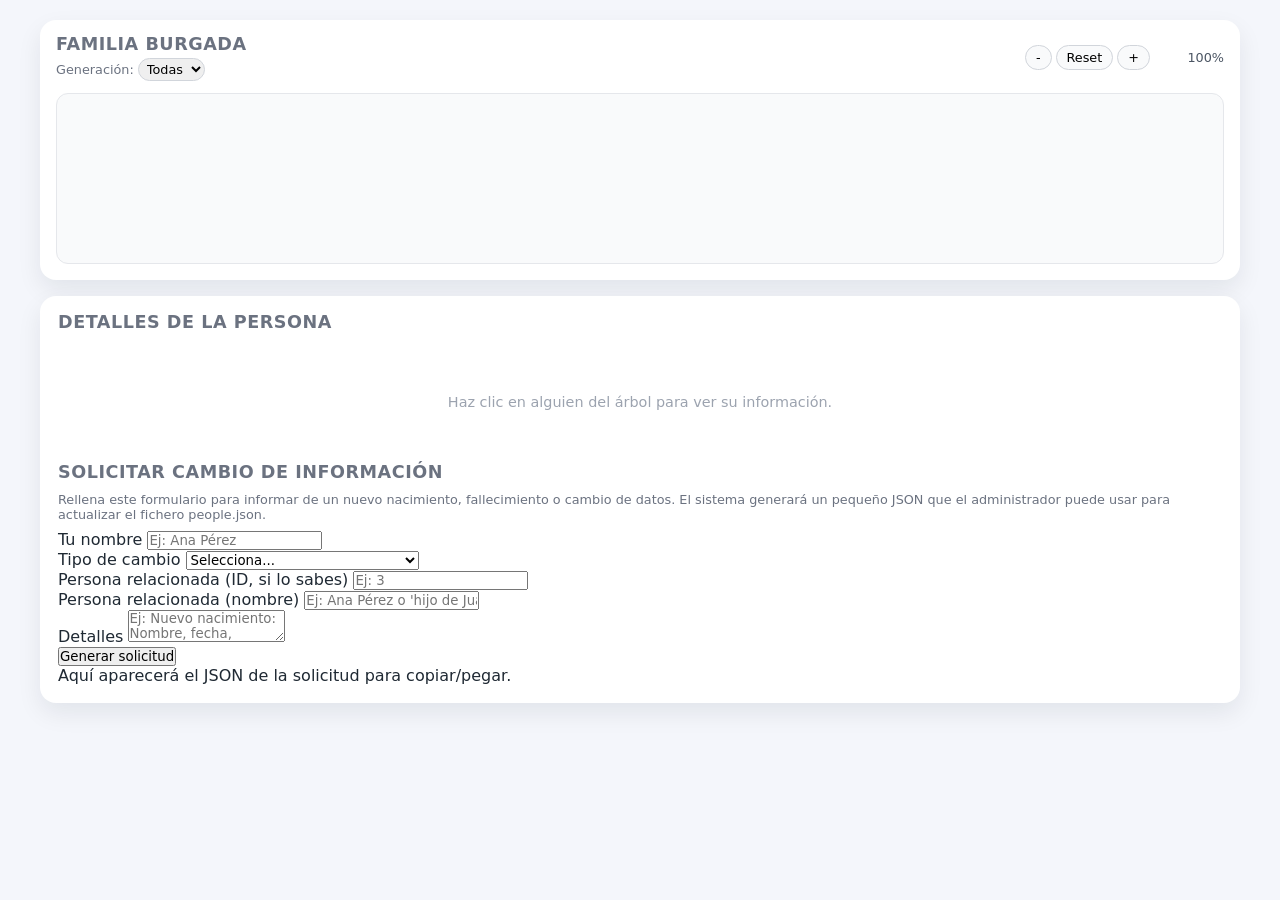
==== index.html @ 34ac1426 "Add request form for information changes" ====
<!DOCTYPE html>
<html lang="es">

<head>
    <meta charset="UTF-8" />
    <meta name="viewport" content="width=device-width, initial-scale=1.0" />
    <title>Familia Burgada</title>
    <link rel="stylesheet" href="styles.css" />
  </head>

  <body>

     <div class="app">
    <!-- ÁRBOL + ZOOM -->
    <div class="tree-wrapper">
        <div class="tree-toolbar">
          <div class="toolbar-left">
            <span class="section-title" style="margin-bottom:0;">Familia Burgada</span>
            <div style="margin-top:4px;font-size:0.8rem;color:#6b7280;">
              Generación:
              <select id="generation-filter" style="font-size:0.8rem;padding:2px 4px;border-radius:999px;border:1px solid #d1d5db;">
                <option value="all">Todas</option>
                <!-- Las opciones reales se rellenan desde JS -->
              </select>
            </div>
          </div>
          <div class="toolbar-right">
            <button id="zoom-out" class="zoom-btn">-</button>
            <button id="zoom-reset" class="zoom-btn">Reset</button>
            <button id="zoom-in" class="zoom-btn">+</button>
            <span id="zoom-level" class="zoom-level-label">100%</span>
          </div>
        </div>

      <div class="tree-scroll">
        <div id="tree-inner" class="tree-inner">
          <div id="tree" class="tree">
            <!-- aquí se inyecta el UL del árbol -->
          </div>
        </div>
      </div>
    </div>

    <!-- INFO ABAJO -->
    <div class="info-container">
      <div class="section-title">Detalles de la persona</div>

      <div id="info-placeholder" class="info-placeholder">
        Haz clic en alguien del árbol para ver su información.
      </div>

      <div id="info-card" class="info-card hidden">
        <div class="info-card-header">
          <img id="info-photo" class="info-card-photo" src="" alt="" />
          <div class="info-card-main">
            <div class="badge" id="info-relation"></div>
            <div class="info-card-name" id="info-name"></div>
            <div class="info-card-sub" id="info-generation"></div>
            <div class="info-card-sub" id="info-dates"></div>
          </div>
        </div>

        <div class="info-card-body" id="info-description"></div>

        <div class="info-card-meta">
          <div>
            <div class="meta-label">Lugar de nacimiento</div>
            <div id="info-birthplace"></div>
          </div>
          <div>
            <div class="meta-label">Pareja(s)</div>
            <div id="info-spouses"></div>
          </div>
          <div>
            <div class="meta-label">Notas</div>
            <div id="info-notes"></div>
          </div>
        </div>
      </div>
         <!-- FORMULARIO SOLICITUD CAMBIO -->
    <div class="request-container">
      <div class="section-title">Solicitar cambio de información</div>
      <p style="font-size:0.8rem;color:#6b7280;margin-bottom:8px;">
        Rellena este formulario para informar de un nuevo nacimiento, fallecimiento o cambio de datos.
        El sistema generará un pequeño JSON que el administrador puede usar para actualizar el fichero <code>people.json</code>.
      </p>

      <form id="request-form">
        <div>
          <label for="req-reporter">Tu nombre</label>
          <input id="req-reporter" type="text" placeholder="Ej: Ana Pérez" required />
        </div>

        <div>
          <label for="req-type">Tipo de cambio</label>
          <select id="req-type" required>
            <option value="">Selecciona...</option>
            <option value="update-person">Modificar datos de una persona</option>
            <option value="new-birth">Nuevo nacimiento</option>
            <option value="death">Fallecimiento</option>
            <option value="other">Otro</option>
          </select>
        </div>

        <div>
          <label for="req-person-id">Persona relacionada (ID, si lo sabes)</label>
          <input id="req-person-id" type="text" placeholder="Ej: 3" />
        </div>

        <div>
          <label for="req-person-name">Persona relacionada (nombre)</label>
          <input id="req-person-name" type="text" placeholder="Ej: Ana Pérez o 'hijo de Juan y María'" />
        </div>

        <div style="grid-column:1 / -1;">
          <label for="req-details">Detalles</label>
          <textarea id="req-details"
            placeholder="Ej: Nuevo nacimiento: Nombre, fecha, padres, lugar...&#10;O: Actualizar fecha de nacimiento de Ana, debería ser 1975-01-10."></textarea>
        </div>

        <button type="submit">Generar solicitud</button>
      </form>

      <div id="request-output" class="request-output">
        Aquí aparecerá el JSON de la solicitud para copiar/pegar.
      </div>
    </div>
    </div>
  </div>

    <script src="script.js"></script>
  </body>
</html>
---- styles.css ----
* {
      box-sizing: border-box;
      margin: 0;
      padding: 0;
      font-family: system-ui, -apple-system, BlinkMacSystemFont, "Segoe UI", sans-serif;
    }

    body {
      background: #f4f6fb;
      color: #1f2933;
      min-height: 100vh;
      display: flex;
      justify-content: center;
      padding: 20px;
    }

    .app {
      width: 100%;
      max-width: 1200px;
      display: flex;
      flex-direction: column;
      gap: 16px;
    }

    .section-title {
      font-size: 1.1rem;
      font-weight: 600;
      margin-bottom: 10px;
      letter-spacing: 0.03em;
      text-transform: uppercase;
      color: #6b7280;
    }

    /* CONTENEDOR ÁRBOL + ZOOM */
    .tree-wrapper {
      background: #ffffff;
      border-radius: 16px;
      padding: 14px 16px 16px;
      box-shadow: 0 10px 25px rgba(15, 23, 42, 0.08);
      display: flex;
      flex-direction: column;
      gap: 8px;
      min-height: 260px;
    }

    .tree-toolbar {
      display: flex;
      align-items: center;
      justify-content: space-between;
      gap: 8px;
      margin-bottom: 4px;
    }

    .toolbar-left {
      font-size: 0.85rem;
      color: #6b7280;
    }

    .toolbar-right {
      display: inline-flex;
      align-items: center;
      gap: 4px;
    }

    .zoom-btn {
      border: 1px solid #d1d5db;
      background: #f9fafb;
      border-radius: 999px;
      padding: 4px 10px;
      font-size: 0.8rem;
      cursor: pointer;
      transition: background 0.15s ease, transform 0.1s ease, box-shadow 0.1s ease;
    }

    .zoom-btn:hover {
      background: #eef2ff;
      box-shadow: 0 2px 6px rgba(15, 23, 42, 0.12);
      transform: translateY(-1px);
    }

    .zoom-level-label {
      font-size: 0.8rem;
      color: #4b5563;
      min-width: 70px;
      text-align: right;
    }

    /* contenedor scroll del árbol con zoom */
    .tree-scroll {
      flex: 1;
      overflow: auto;
      border-radius: 12px;
      border: 1px solid #e5e7eb;
      padding: 16px;
      background: #f9fafb;
    }

    .tree-inner {
      transform-origin: top center;
      transition: transform 0.15s ease;
      display: inline-block;
    }

    /* Estructura del árbol */
    .tree {
      display: flex;
      justify-content: center;
      padding: 10px 0 30px;
    }

    .tree ul {
      position: relative;
      padding-top: 40px;
      list-style: none;
      display: flex;
      justify-content: center;
      gap: 40px;
    }

    .tree li {
      text-align: center;
      position: relative;
      padding: 20px 10px 0 10px;
    }

    .tree li::before,
    .tree li::after {
      content: "";
      position: absolute;
      top: 0;
      border-top: 2px solid #d1d5db;
      width: 50%;
      height: 20px;
    }

    .tree li::before {
      right: 50%;
    }

    .tree li::after {
      left: 50%;
    }

    .tree li:only-child::before,
    .tree li:only-child::after {
      display: none;
    }

    .tree li:first-child::before {
      border: 0;
    }

    .tree li:last-child::after {
      border: 0;
    }

    .tree ul::before {
      content: "";
      position: absolute;
      top: 0;
      left: 50%;
      border-left: 2px solid #d1d5db;
      height: 20px;
      transform: translateX(-50%);
    }

    /* Bloque de matrimonio */
    .marriage {
      display: inline-flex;
      align-items: center;
      gap: 10px;
      padding: 8px 14px;
      border-radius: 999px;
      background: #f9fafb;
      border: 1px solid #e5e7eb;
      position: relative;
    }

    .marriage::before {
      content: "";
      position: absolute;
      top: -20px;
      left: 50%;
      transform: translateX(-50%);
      width: 0;
      height: 20px;
      border-left: 2px solid #d1d5db;
    }

    .marriage-root::before {
      display: none;
    }

    .marriage-ring {
      font-size: 0.75rem;
      color: #f59e0b;
      padding: 2px 6px;
      border-radius: 999px;
      background: #fffbeb;
      border: 1px solid #fbbf24;
      text-transform: uppercase;
      letter-spacing: 0.08em;
      font-weight: 600;
    }

    /* Nodo persona */
    .person-node {
      display: inline-flex;
      flex-direction: column;
      align-items: center;
      gap: 6px;
      padding: 6px 8px;
      border-radius: 999px;
      cursor: pointer;
      transition: transform 0.15s ease, box-shadow 0.15s ease,
                  border-color 0.15s ease, background-color 0.15s ease;
      border: 1px solid transparent;
    }

    .person-node:hover {
      transform: translateY(-2px);
      box-shadow: 0 6px 14px rgba(15, 23, 42, 0.1);
      border-color: #4f46e5;
      background: #eef2ff;
    }

      /* estados de filtro por generación */
      .person-node.gen-muted {
        opacity: 0.25;
        filter: grayscale(0.7);
      }
      
      .person-node.gen-highlight {
        border-color: #16a34a;
        background: #dcfce7;
        box-shadow: 0 0 0 2px rgba(22, 163, 74, 0.4);
      }

    .person-photo {
      width: 56px;
      height: 56px;
      border-radius: 50%;
      object-fit: cover;
      border: 3px solid #ffffff;
      box-shadow: 0 0 0 2px #4f46e5;
      background: #e5e7eb;
    }

    .person-name {
      font-size: 0.85rem;
      font-weight: 600;
      color: #111827;
      white-space: nowrap;
    }

    .person-role {
      font-size: 0.7rem;
      color: #6b7280;
      white-space: nowrap;
    }

    /* INFO CONTAINER ABAJO */
    .info-container {
      background: #ffffff;
      border-radius: 16px;
      padding: 16px 18px 18px;
      box-shadow: 0 10px 25px rgba(15, 23, 42, 0.08);
      min-height: 180px;
    }

    .info-card {
      position: relative;
      border-radius: 14px;
      border: 1px solid #e5e7eb;
      padding: 14px 14px 16px;
      background: linear-gradient(145deg, #f9fafb, #ffffff);
      display: flex;
      flex-direction: column;
      gap: 12px;
    }

    .info-card-header {
      display: flex;
      gap: 14px;
      align-items: center;
    }

    .info-card-photo {
      width: 72px;
      height: 72px;
      border-radius: 50%;
      object-fit: cover;
      border: 3px solid #ffffff;
      box-shadow: 0 0 0 2px #4f46e5;
    }

    .info-card-main {
      display: flex;
      flex-direction: column;
      gap: 4px;
    }

    .info-card-name {
      font-size: 1.1rem;
      font-weight: 700;
      color: #111827;
    }

    .info-card-sub {
      font-size: 0.85rem;
      color: #6b7280;
    }

    .badge {
      display: inline-flex;
      padding: 4px 8px;
      border-radius: 999px;
      font-size: 0.7rem;
      font-weight: 600;
      text-transform: uppercase;
      letter-spacing: 0.06em;
      background: #eef2ff;
      color: #4338ca;
    }

    .info-card-body {
      font-size: 0.9rem;
      color: #374151;
      line-height: 1.5;
    }

    .info-card-meta {
      display: grid;
      grid-template-columns: repeat(auto-fit, minmax(130px, 1fr));
      gap: 8px 12px;
      margin-top: 4px;
      font-size: 0.8rem;
      color: #4b5563;
    }

    .meta-label {
      font-weight: 600;
      color: #6b7280;
    }

    .info-placeholder {
      display: flex;
      align-items: center;
      justify-content: center;
      text-align: center;
      font-size: 0.9rem;
      color: #9ca3af;
      padding: 10px;
      min-height: 120px;
    }

    .hidden {
      display: none !important;
    }

    @media (max-width: 700px) {
      .tree-scroll {
        padding: 10px;
      }
    }
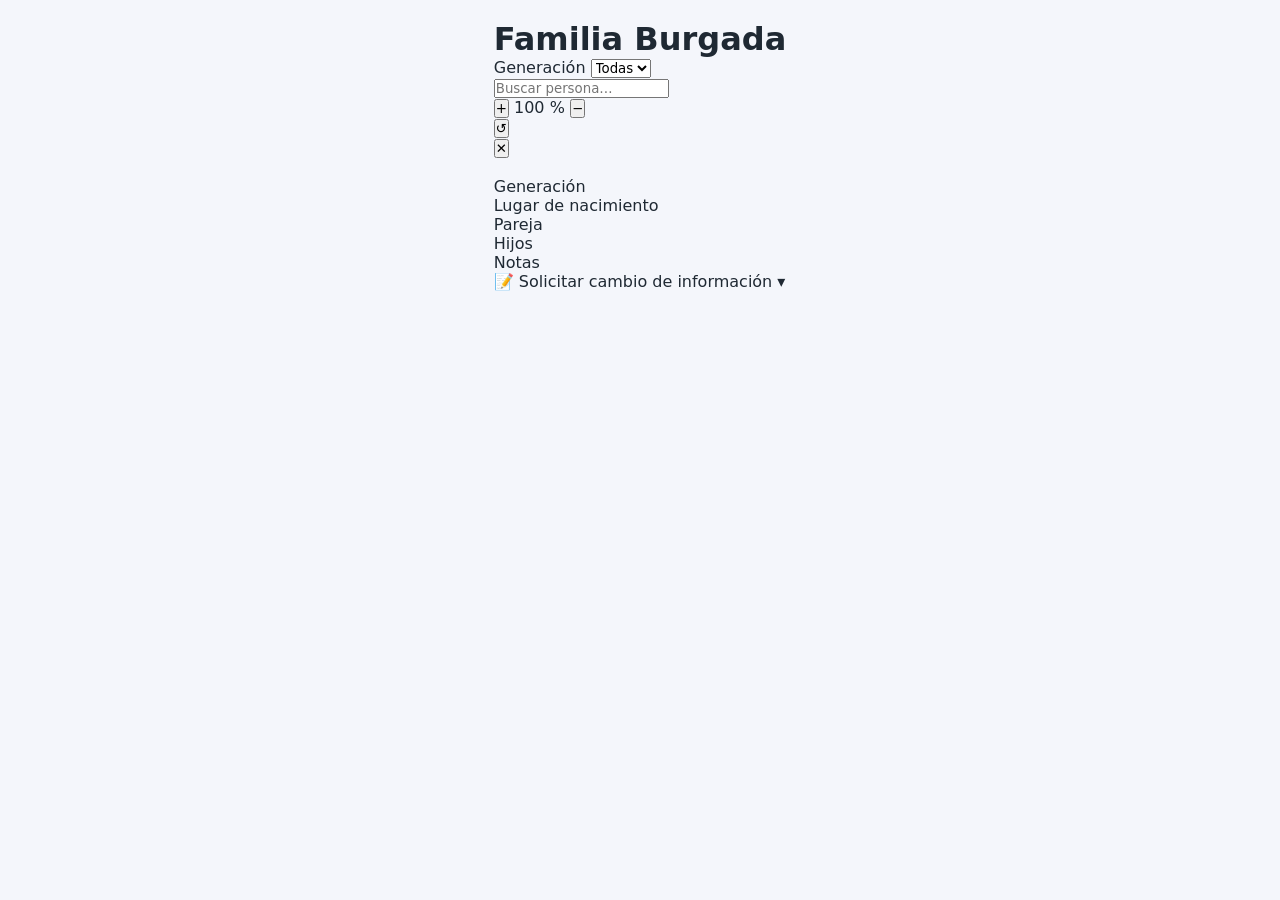
==== commit 9a13f144: "Update index.html" ====
--- a/index.html
+++ b/index.html
@@ -1,133 +1,124 @@
 <!DOCTYPE html>
 <html lang="es">
+<head>
+  <meta charset="UTF-8" />
+  <meta name="viewport" content="width=device-width, initial-scale=1.0" />
+  <title>Familia Burgada</title>
+  <link rel="preconnect" href="https://fonts.googleapis.com">
+  <link href="https://fonts.googleapis.com/css2?family=DM+Sans:ital,opsz,wght@0,9..40,300;0,9..40,500;0,9..40,700;1,9..40,400&family=Playfair+Display:wght@700;800&display=swap" rel="stylesheet">
+  <link rel="stylesheet" href="styles.css" />
+</head>
+<body>
 
-<head>
-    <meta charset="UTF-8" />
-    <meta name="viewport" content="width=device-width, initial-scale=1.0" />
-    <title>Familia Burgada</title>
-    <link rel="stylesheet" href="styles.css" />
-  </head>
+<div class="ft-layout">
 
-  <body>
+  <!-- ── Header ──────────────────────────────────────────────────── -->
+  <div class="ft-header">
+    <div class="ft-header-left">
+      <h1 class="ft-title">Familia Burgada</h1>
+      <span class="ft-count" id="ft-count"></span>
+    </div>
+    <div class="ft-header-right">
+      <label class="ft-gen-filter">
+        Generación
+        <select id="generation-filter">
+          <option value="all">Todas</option>
+        </select>
+      </label>
+      <div class="ft-search">
+        <input id="ft-search-input" class="ft-input" placeholder="Buscar persona…" />
+      </div>
+    </div>
+  </div>
 
-     <div class="app">
-    <!-- ÁRBOL + ZOOM -->
-    <div class="tree-wrapper">
-        <div class="tree-toolbar">
-          <div class="toolbar-left">
-            <span class="section-title" style="margin-bottom:0;">Familia Burgada</span>
-            <div style="margin-top:4px;font-size:0.8rem;color:#6b7280;">
-              Generación:
-              <select id="generation-filter" style="font-size:0.8rem;padding:2px 4px;border-radius:999px;border:1px solid #d1d5db;">
-                <option value="all">Todas</option>
-                <!-- Las opciones reales se rellenan desde JS -->
-              </select>
-            </div>
-          </div>
-          <div class="toolbar-right">
-            <button id="zoom-out" class="zoom-btn">-</button>
-            <button id="zoom-reset" class="zoom-btn">Reset</button>
-            <button id="zoom-in" class="zoom-btn">+</button>
-            <span id="zoom-level" class="zoom-level-label">100%</span>
+  <!-- ── Body: sidebar + viewport ────────────────────────────────── -->
+  <div class="ft-body">
+
+    <!-- Sidebar zoom -->
+    <div class="ft-sidebar">
+      <button class="ft-zoom-btn" id="zoom-in" title="Acercar">+</button>
+      <span class="ft-zoom-val" id="zoom-label">100 %</span>
+      <button class="ft-zoom-btn" id="zoom-out" title="Alejar">−</button>
+      <div class="ft-sidebar-sep"></div>
+      <button class="ft-zoom-btn" id="zoom-reset" title="Reset">↺</button>
+    </div>
+
+    <!-- Viewport -->
+    <div class="ft-viewport" id="ft-viewport">
+      <div class="ft-canvas" id="ft-canvas"></div>
+    </div>
+
+    <!-- Modal detalle -->
+    <div class="ft-modal-backdrop" id="ft-modal-backdrop">
+      <div class="ft-modal">
+        <button class="ft-modal-close" id="ft-modal-close">✕</button>
+        <div class="ft-modal-header">
+          <img id="modal-photo" class="ft-modal-photo" src="" alt="" />
+          <div>
+            <div class="ft-modal-badge" id="modal-relation"></div>
+            <h2 id="modal-name"></h2>
+            <div class="ft-modal-sub" id="modal-dates"></div>
           </div>
         </div>
-
-      <div class="tree-scroll">
-        <div id="tree-inner" class="tree-inner">
-          <div id="tree" class="tree">
-            <!-- aquí se inyecta el UL del árbol -->
-          </div>
+        <div class="ft-modal-body" id="modal-description"></div>
+        <div class="ft-modal-grid">
+          <div class="ft-modal-card"><div class="ft-modal-label">Generación</div><div class="ft-modal-value" id="modal-gen"></div></div>
+          <div class="ft-modal-card"><div class="ft-modal-label">Lugar de nacimiento</div><div class="ft-modal-value" id="modal-birthplace"></div></div>
+          <div class="ft-modal-card"><div class="ft-modal-label">Pareja</div><div class="ft-modal-value" id="modal-spouse"></div></div>
+          <div class="ft-modal-card"><div class="ft-modal-label">Hijos</div><div class="ft-modal-value" id="modal-children"></div></div>
+          <div class="ft-modal-card"><div class="ft-modal-label">Notas</div><div class="ft-modal-value" id="modal-notes"></div></div>
         </div>
       </div>
     </div>
 
-    <!-- INFO ABAJO -->
-    <div class="info-container">
-      <div class="section-title">Detalles de la persona</div>
+  </div><!-- /ft-body -->
 
-      <div id="info-placeholder" class="info-placeholder">
-        Haz clic en alguien del árbol para ver su información.
-      </div>
-
-      <div id="info-card" class="info-card hidden">
-        <div class="info-card-header">
-          <img id="info-photo" class="info-card-photo" src="" alt="" />
-          <div class="info-card-main">
-            <div class="badge" id="info-relation"></div>
-            <div class="info-card-name" id="info-name"></div>
-            <div class="info-card-sub" id="info-generation"></div>
-            <div class="info-card-sub" id="info-dates"></div>
-          </div>
-        </div>
-
-        <div class="info-card-body" id="info-description"></div>
-
-        <div class="info-card-meta">
-          <div>
-            <div class="meta-label">Lugar de nacimiento</div>
-            <div id="info-birthplace"></div>
-          </div>
-          <div>
-            <div class="meta-label">Pareja(s)</div>
-            <div id="info-spouses"></div>
-          </div>
-          <div>
-            <div class="meta-label">Notas</div>
-            <div id="info-notes"></div>
-          </div>
-        </div>
-      </div>
-         <!-- FORMULARIO SOLICITUD CAMBIO -->
-    <div class="request-container">
-      <div class="section-title">Solicitar cambio de información</div>
-      <p style="font-size:0.8rem;color:#6b7280;margin-bottom:8px;">
+  <!-- ── Panel solicitud cambio ──────────────────────────────────── -->
+  <div class="ft-request-panel">
+    <div class="ft-request-toggle" id="request-toggle">
+      <span>📝</span> Solicitar cambio de información
+      <span class="ft-chevron" id="request-chevron">▾</span>
+    </div>
+    <div class="ft-request-body hidden" id="request-body">
+      <p class="ft-request-hint">
         Rellena este formulario para informar de un nuevo nacimiento, fallecimiento o cambio de datos.
-        El sistema generará un pequeño JSON que el administrador puede usar para actualizar el fichero <code>people.json</code>.
+        El sistema generará un JSON que el administrador puede usar para actualizar <code>people.json</code>.
       </p>
-
       <form id="request-form">
         <div>
           <label for="req-reporter">Tu nombre</label>
           <input id="req-reporter" type="text" placeholder="Ej: Ana Pérez" required />
         </div>
-
         <div>
           <label for="req-type">Tipo de cambio</label>
           <select id="req-type" required>
-            <option value="">Selecciona...</option>
-            <option value="update-person">Modificar datos de una persona</option>
+            <option value="">Selecciona…</option>
+            <option value="update-person">Modificar datos</option>
             <option value="new-birth">Nuevo nacimiento</option>
             <option value="death">Fallecimiento</option>
             <option value="other">Otro</option>
           </select>
         </div>
-
         <div>
-          <label for="req-person-id">Persona relacionada (ID, si lo sabes)</label>
+          <label for="req-person-id">Persona (ID)</label>
           <input id="req-person-id" type="text" placeholder="Ej: 3" />
         </div>
-
         <div>
-          <label for="req-person-name">Persona relacionada (nombre)</label>
-          <input id="req-person-name" type="text" placeholder="Ej: Ana Pérez o 'hijo de Juan y María'" />
+          <label for="req-person-name">Persona (nombre)</label>
+          <input id="req-person-name" type="text" placeholder="Ej: hijo de Juan y María" />
         </div>
-
-        <div style="grid-column:1 / -1;">
+        <div style="grid-column:1/-1">
           <label for="req-details">Detalles</label>
-          <textarea id="req-details"
-            placeholder="Ej: Nuevo nacimiento: Nombre, fecha, padres, lugar...&#10;O: Actualizar fecha de nacimiento de Ana, debería ser 1975-01-10."></textarea>
+          <textarea id="req-details" placeholder="Ej: Nuevo nacimiento: Nombre, fecha, padres…"></textarea>
         </div>
-
-        <button type="submit">Generar solicitud</button>
+        <button type="submit" class="ft-btn">Generar solicitud</button>
       </form>
-
-      <div id="request-output" class="request-output">
-        Aquí aparecerá el JSON de la solicitud para copiar/pegar.
-      </div>
-    </div>
+      <pre class="ft-request-output" id="request-output">Aquí aparecerá el JSON de la solicitud.</pre>
     </div>
   </div>
 
-    <script src="script.js"></script>
-  </body>
+</div>
+
+<script src="script.js"></script>
+</body>
 </html>
--- a/styles.css
+++ b/styles.css
@@ -85,7 +85,6 @@
       text-align: right;
     }
 
-    /* contenedor scroll del árbol con zoom */
     .tree-scroll {
       flex: 1;
       overflow: auto;
@@ -101,7 +100,7 @@
       display: inline-block;
     }
 
-    /* Estructura del árbol */
+    /* Estructura árbol */
     .tree {
       display: flex;
       justify-content: center;
@@ -164,7 +163,7 @@
       transform: translateX(-50%);
     }
 
-    /* Bloque de matrimonio */
+    /* Bloque matrimonio */
     .marriage {
       display: inline-flex;
       align-items: center;
@@ -224,18 +223,6 @@
       background: #eef2ff;
     }
 
-      /* estados de filtro por generación */
-      .person-node.gen-muted {
-        opacity: 0.25;
-        filter: grayscale(0.7);
-      }
-      
-      .person-node.gen-highlight {
-        border-color: #16a34a;
-        background: #dcfce7;
-        box-shadow: 0 0 0 2px rgba(22, 163, 74, 0.4);
-      }
-
     .person-photo {
       width: 56px;
       height: 56px;
@@ -259,7 +246,7 @@
       white-space: nowrap;
     }
 
-    /* INFO CONTAINER ABAJO */
+    /* INFO ABAJO */
     .info-container {
       background: #ffffff;
       border-radius: 16px;
@@ -269,7 +256,6 @@
     }
 
     .info-card {
-      position: relative;
       border-radius: 14px;
       border: 1px solid #e5e7eb;
       padding: 14px 14px 16px;
@@ -358,8 +344,79 @@
       display: none !important;
     }
 
+    /* FORMULARIO SOLICITUD CAMBIO */
+    .request-container {
+      background: #ffffff;
+      border-radius: 16px;
+      padding: 16px 18px 18px;
+      box-shadow: 0 10px 25px rgba(15, 23, 42, 0.08);
+      font-size: 0.9rem;
+    }
+
+    .request-container form {
+      display: grid;
+      grid-template-columns: 1fr 1fr;
+      gap: 10px 16px;
+      margin-bottom: 10px;
+    }
+
+    .request-container label {
+      font-size: 0.8rem;
+      color: #6b7280;
+      display: block;
+      margin-bottom: 2px;
+    }
+
+    .request-container input,
+    .request-container select,
+    .request-container textarea {
+      width: 100%;
+      font-size: 0.85rem;
+      padding: 6px 8px;
+      border-radius: 6px;
+      border: 1px solid #d1d5db;
+      background: #f9fafb;
+    }
+
+    .request-container textarea {
+      resize: vertical;
+      min-height: 60px;
+    }
+
+    .request-container button {
+      grid-column: 1 / -1;
+      justify-self: flex-start;
+      border: none;
+      border-radius: 999px;
+      padding: 6px 14px;
+      font-size: 0.9rem;
+      background: #4f46e5;
+      color: white;
+      cursor: pointer;
+      transition: background 0.15s ease, transform 0.1s ease;
+    }
+
+    .request-container button:hover {
+      background: #4338ca;
+      transform: translateY(-1px);
+    }
+
+    .request-output {
+      font-size: 0.8rem;
+      background: #0f172a;
+      color: #e5e7eb;
+      padding: 10px;
+      border-radius: 8px;
+      max-height: 220px;
+      overflow: auto;
+      white-space: pre-wrap;
+    }
+
     @media (max-width: 700px) {
       .tree-scroll {
         padding: 10px;
       }
-    }
+      .request-container form {
+        grid-template-columns: 1fr;
+      }
+    }
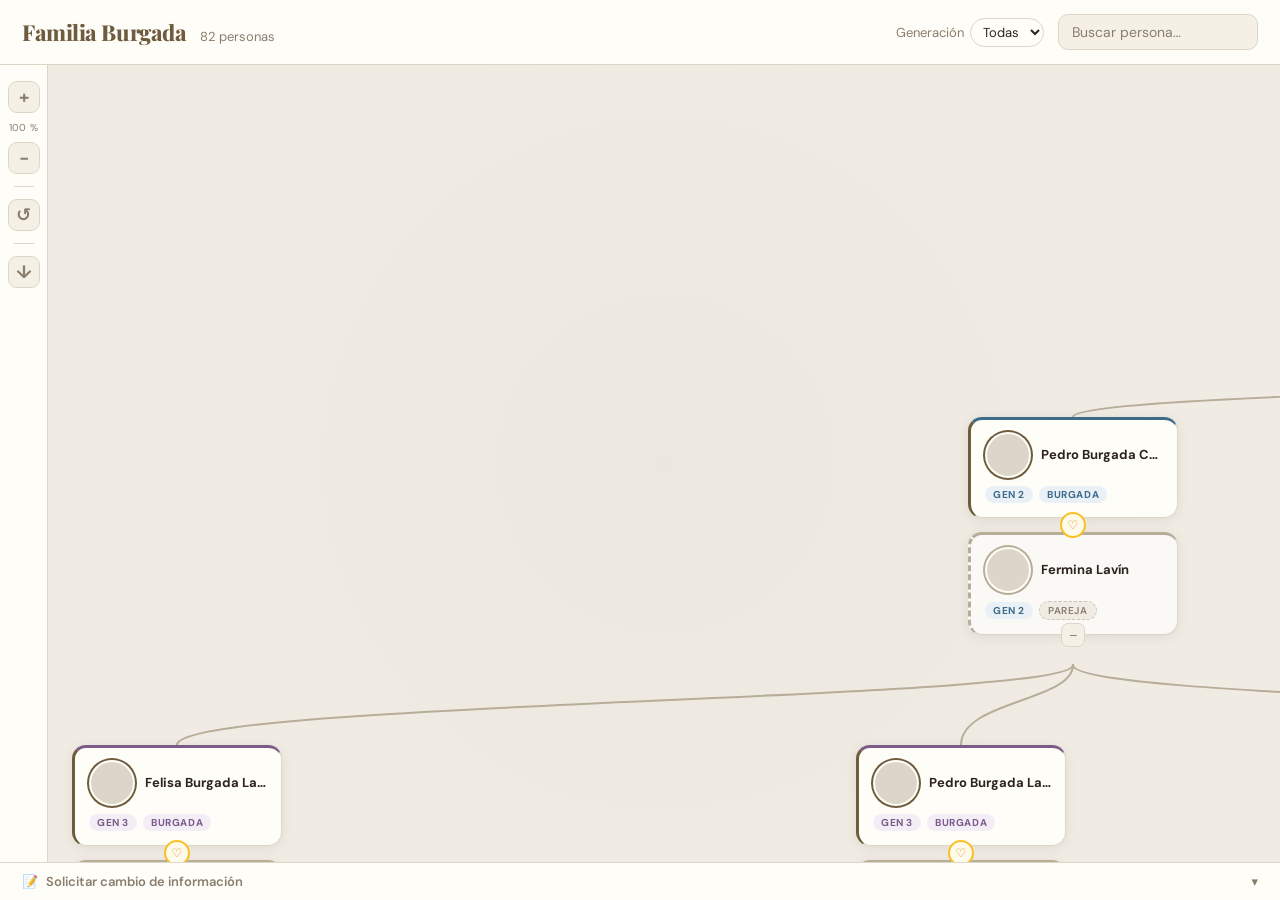
==== commit ea68683f: "Update index.html" ====
--- a/index.html
+++ b/index.html
@@ -41,6 +41,10 @@
       <button class="ft-zoom-btn" id="zoom-out" title="Alejar">−</button>
       <div class="ft-sidebar-sep"></div>
       <button class="ft-zoom-btn" id="zoom-reset" title="Reset">↺</button>
+      <div class="ft-sidebar-sep"></div>
+      <button class="ft-zoom-btn" id="orientation-toggle" title="Cambiar a horizontal">
+        <span id="orientation-label">↓</span>
+      </button>
     </div>
 
     <!-- Viewport -->
@@ -71,7 +75,7 @@
       </div>
     </div>
 
-  </div><!-- /ft-body -->
+  </div>
 
   <!-- ── Panel solicitud cambio ──────────────────────────────────── -->
   <div class="ft-request-panel">
--- a/styles.css
+++ b/styles.css
@@ -1,422 +1,532 @@
-* {
-      box-sizing: border-box;
-      margin: 0;
-      padding: 0;
-      font-family: system-ui, -apple-system, BlinkMacSystemFont, "Segoe UI", sans-serif;
-    }
-
-    body {
-      background: #f4f6fb;
-      color: #1f2933;
-      min-height: 100vh;
-      display: flex;
-      justify-content: center;
-      padding: 20px;
-    }
-
-    .app {
-      width: 100%;
-      max-width: 1200px;
-      display: flex;
-      flex-direction: column;
-      gap: 16px;
-    }
-
-    .section-title {
-      font-size: 1.1rem;
-      font-weight: 600;
-      margin-bottom: 10px;
-      letter-spacing: 0.03em;
-      text-transform: uppercase;
-      color: #6b7280;
-    }
-
-    /* CONTENEDOR ÁRBOL + ZOOM */
-    .tree-wrapper {
-      background: #ffffff;
-      border-radius: 16px;
-      padding: 14px 16px 16px;
-      box-shadow: 0 10px 25px rgba(15, 23, 42, 0.08);
-      display: flex;
-      flex-direction: column;
-      gap: 8px;
-      min-height: 260px;
-    }
-
-    .tree-toolbar {
-      display: flex;
-      align-items: center;
-      justify-content: space-between;
-      gap: 8px;
-      margin-bottom: 4px;
-    }
-
-    .toolbar-left {
-      font-size: 0.85rem;
-      color: #6b7280;
-    }
-
-    .toolbar-right {
-      display: inline-flex;
-      align-items: center;
-      gap: 4px;
-    }
-
-    .zoom-btn {
-      border: 1px solid #d1d5db;
-      background: #f9fafb;
-      border-radius: 999px;
-      padding: 4px 10px;
-      font-size: 0.8rem;
-      cursor: pointer;
-      transition: background 0.15s ease, transform 0.1s ease, box-shadow 0.1s ease;
-    }
-
-    .zoom-btn:hover {
-      background: #eef2ff;
-      box-shadow: 0 2px 6px rgba(15, 23, 42, 0.12);
-      transform: translateY(-1px);
-    }
-
-    .zoom-level-label {
-      font-size: 0.8rem;
-      color: #4b5563;
-      min-width: 70px;
-      text-align: right;
-    }
-
-    .tree-scroll {
-      flex: 1;
-      overflow: auto;
-      border-radius: 12px;
-      border: 1px solid #e5e7eb;
-      padding: 16px;
-      background: #f9fafb;
-    }
-
-    .tree-inner {
-      transform-origin: top center;
-      transition: transform 0.15s ease;
-      display: inline-block;
-    }
-
-    /* Estructura árbol */
-    .tree {
-      display: flex;
-      justify-content: center;
-      padding: 10px 0 30px;
-    }
-
-    .tree ul {
-      position: relative;
-      padding-top: 40px;
-      list-style: none;
-      display: flex;
-      justify-content: center;
-      gap: 40px;
-    }
-
-    .tree li {
-      text-align: center;
-      position: relative;
-      padding: 20px 10px 0 10px;
-    }
-
-    .tree li::before,
-    .tree li::after {
-      content: "";
-      position: absolute;
-      top: 0;
-      border-top: 2px solid #d1d5db;
-      width: 50%;
-      height: 20px;
-    }
-
-    .tree li::before {
-      right: 50%;
-    }
-
-    .tree li::after {
-      left: 50%;
-    }
-
-    .tree li:only-child::before,
-    .tree li:only-child::after {
-      display: none;
-    }
-
-    .tree li:first-child::before {
-      border: 0;
-    }
-
-    .tree li:last-child::after {
-      border: 0;
-    }
-
-    .tree ul::before {
-      content: "";
-      position: absolute;
-      top: 0;
-      left: 50%;
-      border-left: 2px solid #d1d5db;
-      height: 20px;
-      transform: translateX(-50%);
-    }
-
-    /* Bloque matrimonio */
-    .marriage {
-      display: inline-flex;
-      align-items: center;
-      gap: 10px;
-      padding: 8px 14px;
-      border-radius: 999px;
-      background: #f9fafb;
-      border: 1px solid #e5e7eb;
-      position: relative;
-    }
-
-    .marriage::before {
-      content: "";
-      position: absolute;
-      top: -20px;
-      left: 50%;
-      transform: translateX(-50%);
-      width: 0;
-      height: 20px;
-      border-left: 2px solid #d1d5db;
-    }
-
-    .marriage-root::before {
-      display: none;
-    }
-
-    .marriage-ring {
-      font-size: 0.75rem;
-      color: #f59e0b;
-      padding: 2px 6px;
-      border-radius: 999px;
-      background: #fffbeb;
-      border: 1px solid #fbbf24;
-      text-transform: uppercase;
-      letter-spacing: 0.08em;
-      font-weight: 600;
-    }
-
-    /* Nodo persona */
-    .person-node {
-      display: inline-flex;
-      flex-direction: column;
-      align-items: center;
-      gap: 6px;
-      padding: 6px 8px;
-      border-radius: 999px;
-      cursor: pointer;
-      transition: transform 0.15s ease, box-shadow 0.15s ease,
-                  border-color 0.15s ease, background-color 0.15s ease;
-      border: 1px solid transparent;
-    }
-
-    .person-node:hover {
-      transform: translateY(-2px);
-      box-shadow: 0 6px 14px rgba(15, 23, 42, 0.1);
-      border-color: #4f46e5;
-      background: #eef2ff;
-    }
-
-    .person-photo {
-      width: 56px;
-      height: 56px;
-      border-radius: 50%;
-      object-fit: cover;
-      border: 3px solid #ffffff;
-      box-shadow: 0 0 0 2px #4f46e5;
-      background: #e5e7eb;
-    }
-
-    .person-name {
-      font-size: 0.85rem;
-      font-weight: 600;
-      color: #111827;
-      white-space: nowrap;
-    }
-
-    .person-role {
-      font-size: 0.7rem;
-      color: #6b7280;
-      white-space: nowrap;
-    }
-
-    /* INFO ABAJO */
-    .info-container {
-      background: #ffffff;
-      border-radius: 16px;
-      padding: 16px 18px 18px;
-      box-shadow: 0 10px 25px rgba(15, 23, 42, 0.08);
-      min-height: 180px;
-    }
-
-    .info-card {
-      border-radius: 14px;
-      border: 1px solid #e5e7eb;
-      padding: 14px 14px 16px;
-      background: linear-gradient(145deg, #f9fafb, #ffffff);
-      display: flex;
-      flex-direction: column;
-      gap: 12px;
-    }
-
-    .info-card-header {
-      display: flex;
-      gap: 14px;
-      align-items: center;
-    }
-
-    .info-card-photo {
-      width: 72px;
-      height: 72px;
-      border-radius: 50%;
-      object-fit: cover;
-      border: 3px solid #ffffff;
-      box-shadow: 0 0 0 2px #4f46e5;
-    }
-
-    .info-card-main {
-      display: flex;
-      flex-direction: column;
-      gap: 4px;
-    }
-
-    .info-card-name {
-      font-size: 1.1rem;
-      font-weight: 700;
-      color: #111827;
-    }
-
-    .info-card-sub {
-      font-size: 0.85rem;
-      color: #6b7280;
-    }
-
-    .badge {
-      display: inline-flex;
-      padding: 4px 8px;
-      border-radius: 999px;
-      font-size: 0.7rem;
-      font-weight: 600;
-      text-transform: uppercase;
-      letter-spacing: 0.06em;
-      background: #eef2ff;
-      color: #4338ca;
-    }
-
-    .info-card-body {
-      font-size: 0.9rem;
-      color: #374151;
-      line-height: 1.5;
-    }
-
-    .info-card-meta {
-      display: grid;
-      grid-template-columns: repeat(auto-fit, minmax(130px, 1fr));
-      gap: 8px 12px;
-      margin-top: 4px;
-      font-size: 0.8rem;
-      color: #4b5563;
-    }
-
-    .meta-label {
-      font-weight: 600;
-      color: #6b7280;
-    }
-
-    .info-placeholder {
-      display: flex;
-      align-items: center;
-      justify-content: center;
-      text-align: center;
-      font-size: 0.9rem;
-      color: #9ca3af;
-      padding: 10px;
-      min-height: 120px;
-    }
-
-    .hidden {
-      display: none !important;
-    }
-
-    /* FORMULARIO SOLICITUD CAMBIO */
-    .request-container {
-      background: #ffffff;
-      border-radius: 16px;
-      padding: 16px 18px 18px;
-      box-shadow: 0 10px 25px rgba(15, 23, 42, 0.08);
-      font-size: 0.9rem;
-    }
-
-    .request-container form {
-      display: grid;
-      grid-template-columns: 1fr 1fr;
-      gap: 10px 16px;
-      margin-bottom: 10px;
-    }
-
-    .request-container label {
-      font-size: 0.8rem;
-      color: #6b7280;
-      display: block;
-      margin-bottom: 2px;
-    }
-
-    .request-container input,
-    .request-container select,
-    .request-container textarea {
-      width: 100%;
-      font-size: 0.85rem;
-      padding: 6px 8px;
-      border-radius: 6px;
-      border: 1px solid #d1d5db;
-      background: #f9fafb;
-    }
-
-    .request-container textarea {
-      resize: vertical;
-      min-height: 60px;
-    }
-
-    .request-container button {
-      grid-column: 1 / -1;
-      justify-self: flex-start;
-      border: none;
-      border-radius: 999px;
-      padding: 6px 14px;
-      font-size: 0.9rem;
-      background: #4f46e5;
-      color: white;
-      cursor: pointer;
-      transition: background 0.15s ease, transform 0.1s ease;
-    }
-
-    .request-container button:hover {
-      background: #4338ca;
-      transform: translateY(-1px);
-    }
-
-    .request-output {
-      font-size: 0.8rem;
-      background: #0f172a;
-      color: #e5e7eb;
-      padding: 10px;
-      border-radius: 8px;
-      max-height: 220px;
-      overflow: auto;
-      white-space: pre-wrap;
-    }
-
-    @media (max-width: 700px) {
-      .tree-scroll {
-        padding: 10px;
-      }
-      .request-container form {
-        grid-template-columns: 1fr;
-      }
-    }
+/* ══════════════════════════════════════════════════════════════════════════
+   Familia Burgada — Estilos v2
+   ══════════════════════════════════════════════════════════════════════════ */
+
+*, *::before, *::after { box-sizing: border-box; margin: 0; padding: 0; }
+
+:root {
+  --bg:        #f0ece4;
+  --surface:   #fffdf8;
+  --border:    #ddd5c8;
+  --text:      #2c241d;
+  --text-dim:  #8a7e6e;
+  --accent:    #6f5b3e;
+  --accent-light: #f5f0e6;
+  --link-color:#b8ad98;
+  --shadow:    0 2px 12px rgba(44,36,29,.08);
+  --radius:    14px;
+  --font:      'DM Sans', system-ui, sans-serif;
+  --font-display: 'Playfair Display', Georgia, serif;
+}
+
+body {
+  font-family: var(--font);
+  background: var(--bg);
+  color: var(--text);
+  min-height: 100vh;
+}
+
+.hidden { display: none !important; }
+
+/* ── Layout ────────────────────────────────────────────────────────────── */
+
+.ft-layout {
+  position: fixed;
+  inset: 0;
+  display: flex;
+  flex-direction: column;
+  overflow: hidden;
+  background: var(--bg);
+}
+
+/* ── Header ────────────────────────────────────────────────────────────── */
+
+.ft-header {
+  display: flex;
+  align-items: center;
+  justify-content: space-between;
+  gap: 16px;
+  padding: 14px 22px;
+  flex-shrink: 0;
+  background: var(--surface);
+  border-bottom: 1px solid var(--border);
+  flex-wrap: wrap;
+}
+
+.ft-header-left { display: flex; align-items: baseline; gap: 14px; }
+
+.ft-title {
+  font-family: var(--font-display);
+  font-size: 22px;
+  font-weight: 800;
+  color: var(--accent);
+  letter-spacing: -.02em;
+}
+
+.ft-count { color: var(--text-dim); font-size: 13px; }
+
+.ft-header-right { display: flex; align-items: center; gap: 14px; flex-wrap: wrap; }
+
+.ft-gen-filter {
+  font-size: 13px;
+  color: var(--text-dim);
+  display: flex;
+  align-items: center;
+  gap: 6px;
+}
+
+.ft-gen-filter select {
+  font-family: var(--font);
+  font-size: 13px;
+  padding: 4px 8px;
+  border-radius: 999px;
+  border: 1px solid var(--border);
+  background: var(--surface);
+  color: var(--text);
+  cursor: pointer;
+}
+
+.ft-input {
+  background: var(--accent-light);
+  border: 1px solid var(--border);
+  color: var(--text);
+  border-radius: 10px;
+  padding: 8px 13px;
+  font-size: 14px;
+  font-family: var(--font);
+  width: 200px;
+  outline: none;
+  transition: .18s;
+}
+
+.ft-input:focus {
+  border-color: var(--accent);
+  background: var(--surface);
+  box-shadow: 0 0 0 3px rgba(111,91,62,.1);
+}
+
+.ft-input::placeholder { color: var(--text-dim); }
+
+/* ── Body ──────────────────────────────────────────────────────────────── */
+
+.ft-body { display: flex; flex: 1; overflow: hidden; min-height: 0; background: var(--bg); }
+
+/* ── Sidebar ───────────────────────────────────────────────────────────── */
+
+.ft-sidebar {
+  display: flex;
+  flex-direction: column;
+  align-items: center;
+  gap: 8px;
+  padding: 16px 8px;
+  width: 48px;
+  flex-shrink: 0;
+  background: var(--surface);
+  border-right: 1px solid var(--border);
+}
+
+.ft-zoom-btn {
+  background: var(--accent-light);
+  border: 1px solid var(--border);
+  color: var(--text-dim);
+  width: 32px;
+  height: 32px;
+  border-radius: 9px;
+  cursor: pointer;
+  font-size: 18px;
+  line-height: 1;
+  transition: .15s;
+  display: grid;
+  place-items: center;
+  font-weight: 700;
+  font-family: var(--font);
+}
+
+.ft-zoom-btn:hover { background: var(--accent-light); border-color: var(--accent); color: var(--accent); }
+.ft-zoom-val { font-size: 10px; color: var(--text-dim); letter-spacing: .04em; }
+.ft-sidebar-sep { width: 20px; height: 1px; background: var(--border); margin: 4px 0; }
+
+/* ── Viewport ──────────────────────────────────────────────────────────── */
+
+.ft-viewport {
+  flex: 1;
+  overflow: auto;
+  position: relative;
+  background:
+    radial-gradient(circle at 50% 50%, rgba(111,91,62,.03) 0%, transparent 70%),
+    var(--bg);
+}
+
+.ft-canvas {
+  position: relative;
+  transform-origin: top left;
+  transition: transform .12s ease;
+}
+
+/* ── Level bar ─────────────────────────────────────────────────────────── */
+
+.ft-level-bar {
+  flex-shrink: 0;
+  background: var(--surface);
+  border-bottom: 1px solid var(--border);
+  overflow: hidden;
+  height: 30px;
+}
+
+.ft-level-inner { display: flex; height: 100%; white-space: nowrap; }
+
+.ft-level-label {
+  display: flex;
+  align-items: center;
+  justify-content: center;
+  font-size: 11px;
+  font-weight: 700;
+  text-transform: uppercase;
+  letter-spacing: .08em;
+  color: var(--text-dim);
+}
+
+/* ══════════════════════════════════════════════════════════════════════════
+   NODES — Burgada vs Spouse distinction
+   ══════════════════════════════════════════════════════════════════════════ */
+
+.ft-node {
+  position: relative;
+  width: 210px;
+  background: var(--surface);
+  border-radius: var(--radius);
+  border: 1px solid var(--border);
+  border-top: 3px solid var(--accent);
+  padding: 12px 14px 14px;
+  cursor: pointer;
+  opacity: 0;
+  transform: translateY(6px);
+  transition: box-shadow .18s, border-color .18s, transform .18s;
+  box-shadow: var(--shadow);
+}
+
+.ft-node.ft-visible {
+  opacity: 1;
+  transform: translateY(0);
+  animation: ftNodeIn .35s ease both;
+}
+
+.ft-node:hover {
+  border-color: var(--accent);
+  box-shadow: 0 6px 20px rgba(44,36,29,.12);
+  transform: translateY(-2px);
+}
+
+/* ── Burgada (direct family) — solid, prominent ─────────────────────── */
+
+.ft-node-burgada {
+  background: var(--surface);
+  border-left: 3px solid var(--accent);
+}
+
+/* ── Spouse (married in) — subtler, dashed left border ──────────────── */
+
+.ft-node-spouse {
+  background: #faf9f5;
+  border-left: 3px dashed var(--link-color);
+  border-top-color: #b8ad98 !important;
+}
+
+.ft-node-spouse .ft-node-photo {
+  box-shadow: 0 0 0 2px #b8ad98;
+}
+
+.ft-node.ft-deceased { opacity: .65; }
+
+.ft-node.ft-collapsed::after {
+  content: '';
+  position: absolute;
+  right: -8px;
+  top: 50%;
+  transform: translateY(-50%);
+  width: 6px;
+  height: 6px;
+  background: var(--accent);
+  border-radius: 50%;
+}
+
+/* ── Node internals ────────────────────────────────────────────────────── */
+
+.ft-node-top { display: flex; align-items: center; gap: 10px; margin-bottom: 8px; }
+
+.ft-node-photo {
+  width: 46px;
+  height: 46px;
+  border-radius: 50%;
+  object-fit: cover;
+  border: 2px solid var(--surface);
+  box-shadow: 0 0 0 2px var(--accent);
+  background: var(--border);
+  flex-shrink: 0;
+}
+
+.ft-node-info { flex: 1; min-width: 0; }
+
+.ft-node-name {
+  font-weight: 700;
+  font-size: 13px;
+  color: var(--text);
+  white-space: nowrap;
+  overflow: hidden;
+  text-overflow: ellipsis;
+}
+
+.ft-node-dates { font-size: 11px; color: var(--text-dim); margin-top: 2px; }
+
+.ft-node-bottom { display: flex; align-items: center; gap: 6px; flex-wrap: wrap; }
+
+/* ── Tags ──────────────────────────────────────────────────────────────── */
+
+.ft-gen-badge {
+  display: inline-flex;
+  padding: 2px 8px;
+  border-radius: 999px;
+  font-size: 10px;
+  font-weight: 700;
+  text-transform: uppercase;
+  letter-spacing: .06em;
+}
+
+.ft-burgada-tag {
+  display: inline-flex;
+  padding: 2px 8px;
+  border-radius: 999px;
+  font-size: 10px;
+  font-weight: 700;
+  text-transform: uppercase;
+  letter-spacing: .06em;
+}
+
+.ft-spouse-tag {
+  display: inline-flex;
+  padding: 2px 8px;
+  border-radius: 999px;
+  font-size: 10px;
+  font-weight: 600;
+  text-transform: uppercase;
+  letter-spacing: .06em;
+  background: #f0ece4;
+  color: #8a7e6e;
+  border: 1px dashed #ccc5b8;
+}
+
+/* ── Marriage block ────────────────────────────────────────────────────── */
+
+.ft-marriage {
+  width: 210px;
+  position: absolute;
+  display: flex;
+  flex-direction: column;
+  align-items: center;
+  gap: 0;
+}
+
+.ft-marriage-ring {
+  width: 26px;
+  height: 26px;
+  background: #fffbeb;
+  border: 2px solid #fbbf24;
+  border-radius: 50%;
+  display: grid;
+  place-items: center;
+  font-size: 12px;
+  color: #d97706;
+  z-index: 2;
+  margin: -6px 0;
+  position: relative;
+}
+
+.ft-marriage .ft-node { position: relative; width: 100%; }
+
+/* ── Collapse button ───────────────────────────────────────────────────── */
+
+.ft-collapse-btn {
+  position: absolute;
+  right: 8px;
+  bottom: 8px;
+  width: 24px;
+  height: 24px;
+  border-radius: 7px;
+  border: 1px solid var(--border);
+  background: var(--accent-light);
+  color: var(--text-dim);
+  font-size: 14px;
+  cursor: pointer;
+  display: grid;
+  place-items: center;
+  transition: .12s;
+  line-height: 1;
+  z-index: 5;
+}
+
+.ft-collapse-btn:hover { background: var(--accent); color: #fff; border-color: var(--accent); }
+
+/* For marriage blocks, position collapse btn at bottom-right of wrapper */
+.ft-marriage > .ft-collapse-btn {
+  bottom: -12px;
+  right: calc(50% - 12px);
+}
+
+/* ── Empty state ───────────────────────────────────────────────────────── */
+
+.ft-empty {
+  display: flex;
+  align-items: center;
+  justify-content: center;
+  min-height: 300px;
+  font-size: 15px;
+  color: var(--text-dim);
+  text-align: center;
+  padding: 40px;
+}
+
+/* ── Search highlight ──────────────────────────────────────────────────── */
+
+.ft-node.ft-highlight {
+  border-color: var(--accent) !important;
+  box-shadow: 0 0 0 3px rgba(111,91,62,.2), 0 6px 20px rgba(44,36,29,.12);
+}
+
+.ft-node.ft-dimmed { opacity: .25; }
+
+/* ══════════════════════════════════════════════════════════════════════════
+   MODAL
+   ══════════════════════════════════════════════════════════════════════════ */
+
+.ft-modal-backdrop {
+  display: none;
+  position: fixed;
+  inset: 0;
+  background: rgba(44,36,29,.4);
+  backdrop-filter: blur(4px);
+  z-index: 100;
+  justify-content: center;
+  align-items: center;
+}
+
+.ft-modal-backdrop.open { display: flex; }
+
+.ft-modal {
+  background: var(--surface);
+  border-radius: 18px;
+  width: 460px;
+  max-width: 92vw;
+  max-height: 85vh;
+  overflow-y: auto;
+  padding: 24px;
+  box-shadow: 0 20px 60px rgba(44,36,29,.2);
+  border-top: 4px solid var(--accent);
+  position: relative;
+}
+
+.ft-modal-close {
+  position: absolute;
+  top: 14px;
+  right: 14px;
+  width: 30px;
+  height: 30px;
+  border: 1px solid var(--border);
+  border-radius: 8px;
+  background: var(--surface);
+  color: var(--text-dim);
+  font-size: 14px;
+  cursor: pointer;
+  display: grid;
+  place-items: center;
+  transition: .12s;
+}
+
+.ft-modal-close:hover { background: var(--accent); color: #fff; border-color: var(--accent); }
+
+.ft-modal-header { display: flex; gap: 16px; align-items: center; margin-bottom: 16px; }
+
+.ft-modal-photo {
+  width: 72px; height: 72px; border-radius: 50%; object-fit: cover;
+  border: 3px solid var(--surface); box-shadow: 0 0 0 2px var(--accent); background: var(--border);
+}
+
+.ft-modal-header h2 {
+  font-family: var(--font-display);
+  font-size: 20px; font-weight: 800; color: var(--text); margin-top: 4px;
+}
+
+.ft-modal-badge {
+  display: inline-flex; padding: 3px 10px; border-radius: 999px;
+  font-size: 10px; font-weight: 700; text-transform: uppercase; letter-spacing: .06em; margin-bottom: 4px;
+}
+
+.ft-modal-sub { font-size: 13px; color: var(--text-dim); margin-top: 2px; }
+.ft-modal-body { font-size: 14px; color: var(--text); line-height: 1.6; margin-bottom: 16px; }
+.ft-modal-grid { display: grid; grid-template-columns: 1fr 1fr; gap: 10px; }
+.ft-modal-card { background: var(--accent-light); border-radius: 10px; padding: 10px 12px; }
+
+.ft-modal-label {
+  font-size: 10px; font-weight: 700; text-transform: uppercase;
+  letter-spacing: .08em; color: var(--text-dim); margin-bottom: 4px;
+}
+
+.ft-modal-value { font-size: 13px; color: var(--text); font-weight: 500; }
+
+/* ══════════════════════════════════════════════════════════════════════════
+   REQUEST PANEL
+   ══════════════════════════════════════════════════════════════════════════ */
+
+.ft-request-panel { background: var(--surface); border-top: 1px solid var(--border); flex-shrink: 0; }
+
+.ft-request-toggle {
+  padding: 10px 22px; font-size: 13px; font-weight: 600; color: var(--text-dim);
+  cursor: pointer; display: flex; align-items: center; gap: 8px; transition: .15s; user-select: none;
+}
+
+.ft-request-toggle:hover { color: var(--accent); }
+.ft-chevron { margin-left: auto; transition: transform .2s; }
+.ft-chevron.open { transform: rotate(180deg); }
+.ft-request-body { padding: 0 22px 18px; }
+
+.ft-request-hint { font-size: 12px; color: var(--text-dim); margin-bottom: 10px; line-height: 1.5; }
+.ft-request-hint code { background: var(--accent-light); padding: 1px 5px; border-radius: 4px; font-size: 11px; }
+
+#request-form { display: grid; grid-template-columns: 1fr 1fr; gap: 8px 14px; margin-bottom: 10px; }
+#request-form label { font-size: 11px; color: var(--text-dim); display: block; margin-bottom: 2px; }
+
+#request-form input,
+#request-form select,
+#request-form textarea {
+  width: 100%; font-family: var(--font); font-size: 13px; padding: 6px 10px;
+  border-radius: 8px; border: 1px solid var(--border); background: var(--accent-light); color: var(--text);
+}
+
+#request-form textarea { resize: vertical; min-height: 50px; }
+
+.ft-btn {
+  background: var(--accent); border: none; color: #fff; border-radius: 10px; padding: 8px 18px;
+  font-size: 13px; font-weight: 600; font-family: var(--font); cursor: pointer; transition: .18s;
+}
+
+.ft-btn:hover { background: #5a4a33; }
+
+.ft-request-output {
+  font-size: 12px; background: #1e1b16; color: #d4cfc5; padding: 10px 12px;
+  border-radius: 10px; max-height: 180px; overflow: auto; white-space: pre-wrap;
+}
+
+/* ── Animations ────────────────────────────────────────────────────────── */
+
+@keyframes ftNodeIn {
+  from { opacity: 0; transform: translateY(6px); }
+  to   { opacity: 1; transform: translateY(0); }
+}
+
+/* ── Responsive ────────────────────────────────────────────────────────── */
+
+@media (max-width: 700px) {
+  .ft-header { padding: 10px 14px; }
+  .ft-title { font-size: 18px; }
+  #request-form { grid-template-columns: 1fr; }
+  .ft-modal-grid { grid-template-columns: 1fr; }
+}
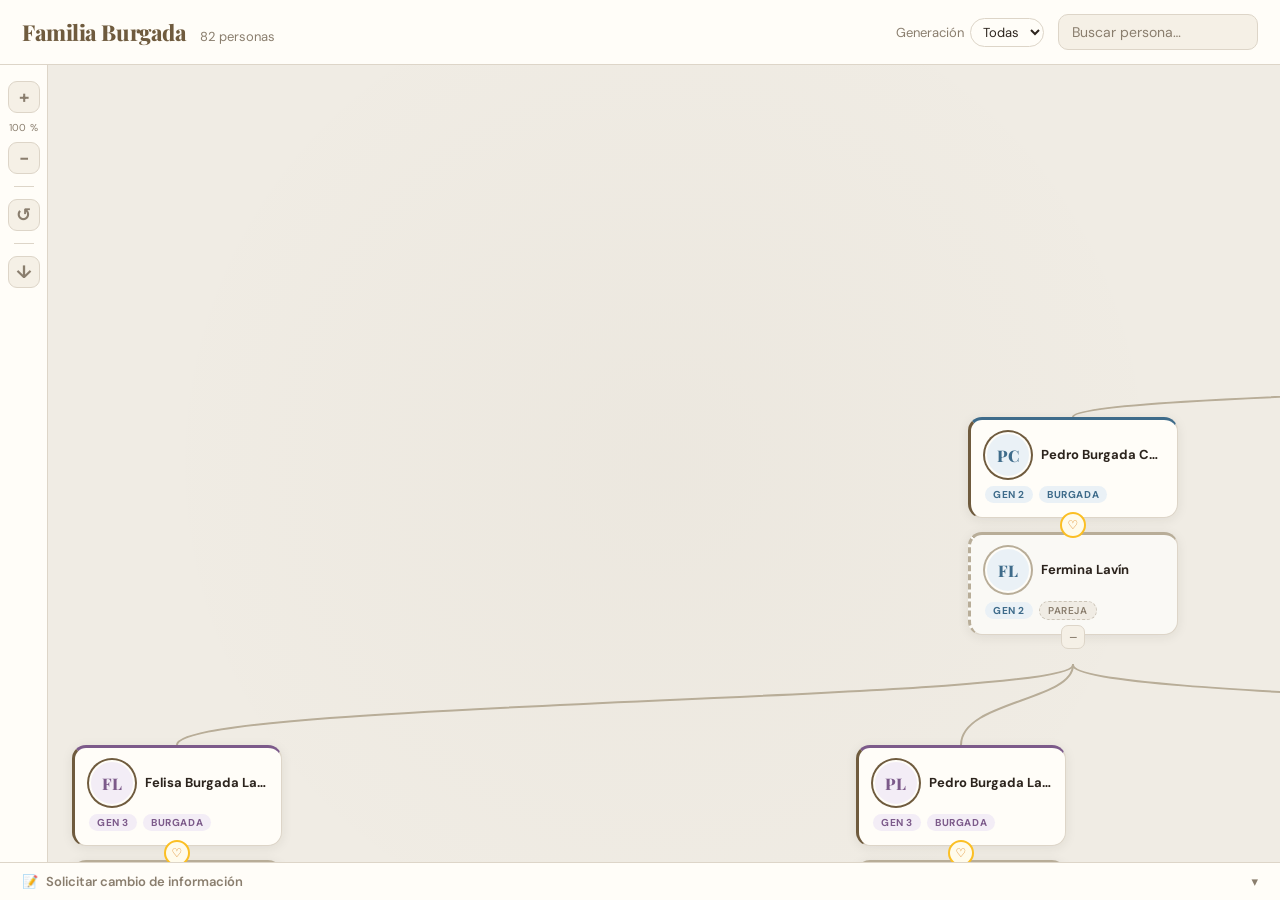
==== commit 2f60a107: "Update index.html" ====
--- a/index.html
+++ b/index.html
@@ -12,7 +12,7 @@
 
 <div class="ft-layout">
 
-  <!-- ── Header ──────────────────────────────────────────────────── -->
+  <!-- Header -->
   <div class="ft-header">
     <div class="ft-header-left">
       <h1 class="ft-title">Familia Burgada</h1>
@@ -31,10 +31,10 @@
     </div>
   </div>
 
-  <!-- ── Body: sidebar + viewport ────────────────────────────────── -->
+  <!-- Body -->
   <div class="ft-body">
 
-    <!-- Sidebar zoom -->
+    <!-- Sidebar -->
     <div class="ft-sidebar">
       <button class="ft-zoom-btn" id="zoom-in" title="Acercar">+</button>
       <span class="ft-zoom-val" id="zoom-label">100 %</span>
@@ -52,12 +52,12 @@
       <div class="ft-canvas" id="ft-canvas"></div>
     </div>
 
-    <!-- Modal detalle -->
+    <!-- Modal -->
     <div class="ft-modal-backdrop" id="ft-modal-backdrop">
       <div class="ft-modal">
         <button class="ft-modal-close" id="ft-modal-close">✕</button>
         <div class="ft-modal-header">
-          <img id="modal-photo" class="ft-modal-photo" src="" alt="" />
+          <div class="ft-modal-avatar" id="modal-avatar"></div>
           <div>
             <div class="ft-modal-badge" id="modal-relation"></div>
             <h2 id="modal-name"></h2>
@@ -70,14 +70,17 @@
           <div class="ft-modal-card"><div class="ft-modal-label">Lugar de nacimiento</div><div class="ft-modal-value" id="modal-birthplace"></div></div>
           <div class="ft-modal-card"><div class="ft-modal-label">Pareja</div><div class="ft-modal-value" id="modal-spouse"></div></div>
           <div class="ft-modal-card"><div class="ft-modal-label">Hijos</div><div class="ft-modal-value" id="modal-children"></div></div>
-          <div class="ft-modal-card"><div class="ft-modal-label">Notas</div><div class="ft-modal-value" id="modal-notes"></div></div>
+          <div class="ft-modal-card" style="grid-column:1/-1"><div class="ft-modal-label">Notas</div><div class="ft-modal-value" id="modal-notes"></div></div>
+        </div>
+        <div class="ft-modal-actions">
+          <button class="ft-btn ft-btn-outline" id="modal-propose-change">📝 Proponer cambio</button>
         </div>
       </div>
     </div>
 
   </div>
 
-  <!-- ── Panel solicitud cambio ──────────────────────────────────── -->
+  <!-- Request panel -->
   <div class="ft-request-panel">
     <div class="ft-request-toggle" id="request-toggle">
       <span>📝</span> Solicitar cambio de información
--- a/styles.css
+++ b/styles.css
@@ -1,5 +1,5 @@
 /* ══════════════════════════════════════════════════════════════════════════
-   Familia Burgada — Estilos v2
+   Familia Burgada — Estilos v3
    ══════════════════════════════════════════════════════════════════════════ */
 
 *, *::before, *::after { box-sizing: border-box; margin: 0; padding: 0; }
@@ -19,92 +19,34 @@
   --font-display: 'Playfair Display', Georgia, serif;
 }
 
-body {
-  font-family: var(--font);
-  background: var(--bg);
-  color: var(--text);
-  min-height: 100vh;
-}
-
+body { font-family: var(--font); background: var(--bg); color: var(--text); min-height: 100vh; }
 .hidden { display: none !important; }
 
 /* ── Layout ────────────────────────────────────────────────────────────── */
 
-.ft-layout {
-  position: fixed;
-  inset: 0;
-  display: flex;
-  flex-direction: column;
-  overflow: hidden;
-  background: var(--bg);
-}
+.ft-layout { position: fixed; inset: 0; display: flex; flex-direction: column; overflow: hidden; background: var(--bg); }
 
 /* ── Header ────────────────────────────────────────────────────────────── */
 
 .ft-header {
-  display: flex;
-  align-items: center;
-  justify-content: space-between;
-  gap: 16px;
-  padding: 14px 22px;
-  flex-shrink: 0;
-  background: var(--surface);
-  border-bottom: 1px solid var(--border);
-  flex-wrap: wrap;
-}
-
+  display: flex; align-items: center; justify-content: space-between; gap: 16px;
+  padding: 14px 22px; flex-shrink: 0; background: var(--surface); border-bottom: 1px solid var(--border); flex-wrap: wrap;
+}
 .ft-header-left { display: flex; align-items: baseline; gap: 14px; }
-
-.ft-title {
-  font-family: var(--font-display);
-  font-size: 22px;
-  font-weight: 800;
-  color: var(--accent);
-  letter-spacing: -.02em;
-}
-
+.ft-title { font-family: var(--font-display); font-size: 22px; font-weight: 800; color: var(--accent); letter-spacing: -.02em; }
 .ft-count { color: var(--text-dim); font-size: 13px; }
-
 .ft-header-right { display: flex; align-items: center; gap: 14px; flex-wrap: wrap; }
-
-.ft-gen-filter {
-  font-size: 13px;
-  color: var(--text-dim);
-  display: flex;
-  align-items: center;
-  gap: 6px;
-}
-
+.ft-gen-filter { font-size: 13px; color: var(--text-dim); display: flex; align-items: center; gap: 6px; }
 .ft-gen-filter select {
-  font-family: var(--font);
-  font-size: 13px;
-  padding: 4px 8px;
-  border-radius: 999px;
-  border: 1px solid var(--border);
-  background: var(--surface);
-  color: var(--text);
-  cursor: pointer;
-}
-
+  font-family: var(--font); font-size: 13px; padding: 4px 8px; border-radius: 999px;
+  border: 1px solid var(--border); background: var(--surface); color: var(--text); cursor: pointer;
+}
 .ft-input {
-  background: var(--accent-light);
-  border: 1px solid var(--border);
-  color: var(--text);
-  border-radius: 10px;
-  padding: 8px 13px;
-  font-size: 14px;
-  font-family: var(--font);
-  width: 200px;
-  outline: none;
-  transition: .18s;
-}
-
-.ft-input:focus {
-  border-color: var(--accent);
-  background: var(--surface);
-  box-shadow: 0 0 0 3px rgba(111,91,62,.1);
-}
-
+  background: var(--accent-light); border: 1px solid var(--border); color: var(--text);
+  border-radius: 10px; padding: 8px 13px; font-size: 14px; font-family: var(--font);
+  width: 200px; outline: none; transition: .18s;
+}
+.ft-input:focus { border-color: var(--accent); background: var(--surface); box-shadow: 0 0 0 3px rgba(111,91,62,.1); }
 .ft-input::placeholder { color: var(--text-dim); }
 
 /* ── Body ──────────────────────────────────────────────────────────────── */
@@ -114,402 +56,239 @@
 /* ── Sidebar ───────────────────────────────────────────────────────────── */
 
 .ft-sidebar {
-  display: flex;
-  flex-direction: column;
-  align-items: center;
-  gap: 8px;
-  padding: 16px 8px;
-  width: 48px;
-  flex-shrink: 0;
-  background: var(--surface);
-  border-right: 1px solid var(--border);
-}
-
+  display: flex; flex-direction: column; align-items: center; gap: 8px;
+  padding: 16px 8px; width: 48px; flex-shrink: 0; background: var(--surface); border-right: 1px solid var(--border);
+}
 .ft-zoom-btn {
-  background: var(--accent-light);
-  border: 1px solid var(--border);
-  color: var(--text-dim);
-  width: 32px;
-  height: 32px;
-  border-radius: 9px;
-  cursor: pointer;
-  font-size: 18px;
-  line-height: 1;
-  transition: .15s;
-  display: grid;
-  place-items: center;
-  font-weight: 700;
-  font-family: var(--font);
-}
-
-.ft-zoom-btn:hover { background: var(--accent-light); border-color: var(--accent); color: var(--accent); }
+  background: var(--accent-light); border: 1px solid var(--border); color: var(--text-dim);
+  width: 32px; height: 32px; border-radius: 9px; cursor: pointer; font-size: 18px; line-height: 1;
+  transition: .15s; display: grid; place-items: center; font-weight: 700; font-family: var(--font);
+}
+.ft-zoom-btn:hover { border-color: var(--accent); color: var(--accent); }
 .ft-zoom-val { font-size: 10px; color: var(--text-dim); letter-spacing: .04em; }
 .ft-sidebar-sep { width: 20px; height: 1px; background: var(--border); margin: 4px 0; }
 
 /* ── Viewport ──────────────────────────────────────────────────────────── */
 
 .ft-viewport {
-  flex: 1;
-  overflow: auto;
-  position: relative;
-  background:
-    radial-gradient(circle at 50% 50%, rgba(111,91,62,.03) 0%, transparent 70%),
-    var(--bg);
-}
-
-.ft-canvas {
-  position: relative;
-  transform-origin: top left;
-  transition: transform .12s ease;
-}
+  flex: 1; overflow: auto; position: relative;
+  background: radial-gradient(circle at 50% 50%, rgba(111,91,62,.03) 0%, transparent 70%), var(--bg);
+}
+.ft-canvas { position: relative; transform-origin: top left; transition: transform .12s ease; }
 
 /* ── Level bar ─────────────────────────────────────────────────────────── */
 
-.ft-level-bar {
-  flex-shrink: 0;
-  background: var(--surface);
-  border-bottom: 1px solid var(--border);
-  overflow: hidden;
-  height: 30px;
-}
-
+.ft-level-bar { flex-shrink: 0; background: var(--surface); border-bottom: 1px solid var(--border); overflow: hidden; height: 30px; }
 .ft-level-inner { display: flex; height: 100%; white-space: nowrap; }
-
 .ft-level-label {
-  display: flex;
-  align-items: center;
-  justify-content: center;
-  font-size: 11px;
-  font-weight: 700;
-  text-transform: uppercase;
-  letter-spacing: .08em;
-  color: var(--text-dim);
-}
-
-/* ══════════════════════════════════════════════════════════════════════════
-   NODES — Burgada vs Spouse distinction
-   ══════════════════════════════════════════════════════════════════════════ */
-
-.ft-node {
-  position: relative;
-  width: 210px;
-  background: var(--surface);
-  border-radius: var(--radius);
-  border: 1px solid var(--border);
-  border-top: 3px solid var(--accent);
-  padding: 12px 14px 14px;
-  cursor: pointer;
-  opacity: 0;
-  transform: translateY(6px);
-  transition: box-shadow .18s, border-color .18s, transform .18s;
-  box-shadow: var(--shadow);
-}
-
-.ft-node.ft-visible {
-  opacity: 1;
-  transform: translateY(0);
-  animation: ftNodeIn .35s ease both;
-}
-
-.ft-node:hover {
-  border-color: var(--accent);
-  box-shadow: 0 6px 20px rgba(44,36,29,.12);
-  transform: translateY(-2px);
-}
-
-/* ── Burgada (direct family) — solid, prominent ─────────────────────── */
-
-.ft-node-burgada {
-  background: var(--surface);
-  border-left: 3px solid var(--accent);
-}
-
-/* ── Spouse (married in) — subtler, dashed left border ──────────────── */
-
-.ft-node-spouse {
-  background: #faf9f5;
-  border-left: 3px dashed var(--link-color);
-  border-top-color: #b8ad98 !important;
-}
-
-.ft-node-spouse .ft-node-photo {
-  box-shadow: 0 0 0 2px #b8ad98;
-}
-
-.ft-node.ft-deceased { opacity: .65; }
-
-.ft-node.ft-collapsed::after {
-  content: '';
-  position: absolute;
-  right: -8px;
-  top: 50%;
-  transform: translateY(-50%);
-  width: 6px;
-  height: 6px;
-  background: var(--accent);
+  display: flex; align-items: center; justify-content: center;
+  font-size: 11px; font-weight: 700; text-transform: uppercase; letter-spacing: .08em; color: var(--text-dim);
+}
+
+/* ══════════════════════════════════════════════════════════════════════════
+   AVATAR — initials fallback
+   ══════════════════════════════════════════════════════════════════════════ */
+
+.ft-node-avatar { flex-shrink: 0; }
+
+.ft-avatar-img {
+  border-radius: 50%; object-fit: cover;
+  border: 2px solid var(--surface); box-shadow: 0 0 0 2px var(--accent); background: var(--border);
+}
+
+.ft-avatar-initials {
   border-radius: 50%;
-}
-
-/* ── Node internals ────────────────────────────────────────────────────── */
-
-.ft-node-top { display: flex; align-items: center; gap: 10px; margin-bottom: 8px; }
-
-.ft-node-photo {
-  width: 46px;
-  height: 46px;
-  border-radius: 50%;
-  object-fit: cover;
+  display: flex; align-items: center; justify-content: center;
+  font-family: var(--font-display); font-weight: 800; font-size: 16px;
+  letter-spacing: .02em;
   border: 2px solid var(--surface);
   box-shadow: 0 0 0 2px var(--accent);
-  background: var(--border);
-  flex-shrink: 0;
-}
-
+}
+
+.ft-avatar-initials-lg {
+  width: 72px !important; height: 72px !important; font-size: 22px;
+}
+
+.ft-node-spouse .ft-avatar-img,
+.ft-node-spouse .ft-avatar-initials {
+  box-shadow: 0 0 0 2px #b8ad98;
+}
+
+/* ══════════════════════════════════════════════════════════════════════════
+   NODES
+   ══════════════════════════════════════════════════════════════════════════ */
+
+.ft-node {
+  position: relative; width: 210px; background: var(--surface);
+  border-radius: var(--radius); border: 1px solid var(--border); border-top: 3px solid var(--accent);
+  padding: 12px 14px 14px; cursor: pointer;
+  opacity: 0; transform: translateY(6px);
+  transition: box-shadow .18s, border-color .18s, transform .18s, opacity .25s;
+  box-shadow: var(--shadow);
+}
+.ft-node.ft-visible { opacity: 1; transform: translateY(0); animation: ftNodeIn .35s ease both; }
+.ft-node:hover { border-color: var(--accent); box-shadow: 0 6px 20px rgba(44,36,29,.12); transform: translateY(-2px); }
+
+/* Burgada */
+.ft-node-burgada { background: var(--surface); border-left: 3px solid var(--accent); }
+
+/* Spouse */
+.ft-node-spouse { background: #faf9f5; border-left: 3px dashed var(--link-color); border-top-color: #b8ad98 !important; }
+
+.ft-node.ft-deceased { opacity: .65; }
+.ft-node.ft-deceased.ft-visible { opacity: .65; }
+
+.ft-node.ft-collapsed::after {
+  content: ''; position: absolute; right: -8px; top: 50%; transform: translateY(-50%);
+  width: 6px; height: 6px; background: var(--accent); border-radius: 50%;
+}
+
+/* ── Node internals ──────────────────────────────────────────────────── */
+
+.ft-node-top { display: flex; align-items: center; gap: 10px; margin-bottom: 8px; }
 .ft-node-info { flex: 1; min-width: 0; }
-
-.ft-node-name {
-  font-weight: 700;
-  font-size: 13px;
-  color: var(--text);
-  white-space: nowrap;
-  overflow: hidden;
-  text-overflow: ellipsis;
-}
-
+.ft-node-name { font-weight: 700; font-size: 13px; color: var(--text); white-space: nowrap; overflow: hidden; text-overflow: ellipsis; }
 .ft-node-dates { font-size: 11px; color: var(--text-dim); margin-top: 2px; }
-
 .ft-node-bottom { display: flex; align-items: center; gap: 6px; flex-wrap: wrap; }
 
 /* ── Tags ──────────────────────────────────────────────────────────────── */
 
 .ft-gen-badge {
-  display: inline-flex;
-  padding: 2px 8px;
-  border-radius: 999px;
-  font-size: 10px;
-  font-weight: 700;
-  text-transform: uppercase;
-  letter-spacing: .06em;
-}
-
+  display: inline-flex; padding: 2px 8px; border-radius: 999px;
+  font-size: 10px; font-weight: 700; text-transform: uppercase; letter-spacing: .06em;
+}
 .ft-burgada-tag {
-  display: inline-flex;
-  padding: 2px 8px;
-  border-radius: 999px;
-  font-size: 10px;
-  font-weight: 700;
-  text-transform: uppercase;
-  letter-spacing: .06em;
-}
-
+  display: inline-flex; padding: 2px 8px; border-radius: 999px;
+  font-size: 10px; font-weight: 700; text-transform: uppercase; letter-spacing: .06em;
+}
 .ft-spouse-tag {
-  display: inline-flex;
-  padding: 2px 8px;
-  border-radius: 999px;
-  font-size: 10px;
-  font-weight: 600;
-  text-transform: uppercase;
-  letter-spacing: .06em;
-  background: #f0ece4;
-  color: #8a7e6e;
-  border: 1px dashed #ccc5b8;
+  display: inline-flex; padding: 2px 8px; border-radius: 999px;
+  font-size: 10px; font-weight: 600; text-transform: uppercase; letter-spacing: .06em;
+  background: #f0ece4; color: #8a7e6e; border: 1px dashed #ccc5b8;
 }
 
 /* ── Marriage block ────────────────────────────────────────────────────── */
 
-.ft-marriage {
-  width: 210px;
-  position: absolute;
-  display: flex;
-  flex-direction: column;
-  align-items: center;
-  gap: 0;
-}
-
+.ft-marriage { width: 210px; position: absolute; display: flex; flex-direction: column; align-items: center; gap: 0; }
 .ft-marriage-ring {
-  width: 26px;
-  height: 26px;
-  background: #fffbeb;
-  border: 2px solid #fbbf24;
-  border-radius: 50%;
-  display: grid;
-  place-items: center;
-  font-size: 12px;
-  color: #d97706;
-  z-index: 2;
-  margin: -6px 0;
-  position: relative;
-}
-
+  width: 26px; height: 26px; background: #fffbeb; border: 2px solid #fbbf24;
+  border-radius: 50%; display: grid; place-items: center; font-size: 12px;
+  color: #d97706; z-index: 2; margin: -6px 0; position: relative;
+}
 .ft-marriage .ft-node { position: relative; width: 100%; }
 
 /* ── Collapse button ───────────────────────────────────────────────────── */
 
 .ft-collapse-btn {
-  position: absolute;
-  right: 8px;
-  bottom: 8px;
-  width: 24px;
-  height: 24px;
-  border-radius: 7px;
-  border: 1px solid var(--border);
-  background: var(--accent-light);
-  color: var(--text-dim);
-  font-size: 14px;
-  cursor: pointer;
-  display: grid;
-  place-items: center;
-  transition: .12s;
-  line-height: 1;
-  z-index: 5;
-}
-
+  position: absolute; right: 8px; bottom: 8px; width: 24px; height: 24px;
+  border-radius: 7px; border: 1px solid var(--border); background: var(--accent-light);
+  color: var(--text-dim); font-size: 14px; cursor: pointer;
+  display: grid; place-items: center; transition: .12s; line-height: 1; z-index: 5;
+}
 .ft-collapse-btn:hover { background: var(--accent); color: #fff; border-color: var(--accent); }
-
-/* For marriage blocks, position collapse btn at bottom-right of wrapper */
-.ft-marriage > .ft-collapse-btn {
-  bottom: -12px;
-  right: calc(50% - 12px);
-}
-
-/* ── Empty state ───────────────────────────────────────────────────────── */
-
-.ft-empty {
-  display: flex;
-  align-items: center;
-  justify-content: center;
-  min-height: 300px;
-  font-size: 15px;
-  color: var(--text-dim);
-  text-align: center;
-  padding: 40px;
-}
+.ft-marriage > .ft-collapse-btn { bottom: -14px; right: calc(50% - 12px); }
+
+/* ── Empty ─────────────────────────────────────────────────────────────── */
+
+.ft-empty { display: flex; align-items: center; justify-content: center; min-height: 300px; font-size: 15px; color: var(--text-dim); text-align: center; padding: 40px; }
 
 /* ── Search highlight ──────────────────────────────────────────────────── */
 
-.ft-node.ft-highlight {
-  border-color: var(--accent) !important;
-  box-shadow: 0 0 0 3px rgba(111,91,62,.2), 0 6px 20px rgba(44,36,29,.12);
-}
-
-.ft-node.ft-dimmed { opacity: .25; }
+.ft-node.ft-highlight { border-color: var(--accent) !important; box-shadow: 0 0 0 3px rgba(111,91,62,.25), 0 6px 20px rgba(44,36,29,.12); z-index: 10; }
+.ft-node.ft-dimmed { opacity: .2 !important; }
 
 /* ══════════════════════════════════════════════════════════════════════════
    MODAL
    ══════════════════════════════════════════════════════════════════════════ */
 
 .ft-modal-backdrop {
-  display: none;
-  position: fixed;
-  inset: 0;
-  background: rgba(44,36,29,.4);
-  backdrop-filter: blur(4px);
-  z-index: 100;
-  justify-content: center;
-  align-items: center;
-}
-
+  display: none; position: fixed; inset: 0;
+  background: rgba(44,36,29,.4); backdrop-filter: blur(4px);
+  z-index: 100; justify-content: center; align-items: center;
+}
 .ft-modal-backdrop.open { display: flex; }
 
 .ft-modal {
-  background: var(--surface);
-  border-radius: 18px;
-  width: 460px;
-  max-width: 92vw;
-  max-height: 85vh;
-  overflow-y: auto;
-  padding: 24px;
-  box-shadow: 0 20px 60px rgba(44,36,29,.2);
-  border-top: 4px solid var(--accent);
-  position: relative;
-}
-
+  background: var(--surface); border-radius: 18px; width: 460px;
+  max-width: 92vw; max-height: 85vh; overflow-y: auto; padding: 24px;
+  box-shadow: 0 20px 60px rgba(44,36,29,.2); border-top: 4px solid var(--accent); position: relative;
+}
 .ft-modal-close {
-  position: absolute;
-  top: 14px;
-  right: 14px;
-  width: 30px;
-  height: 30px;
-  border: 1px solid var(--border);
-  border-radius: 8px;
-  background: var(--surface);
-  color: var(--text-dim);
-  font-size: 14px;
-  cursor: pointer;
-  display: grid;
-  place-items: center;
-  transition: .12s;
-}
-
+  position: absolute; top: 14px; right: 14px; width: 30px; height: 30px;
+  border: 1px solid var(--border); border-radius: 8px; background: var(--surface);
+  color: var(--text-dim); font-size: 14px; cursor: pointer;
+  display: grid; place-items: center; transition: .12s;
+}
 .ft-modal-close:hover { background: var(--accent); color: #fff; border-color: var(--accent); }
 
 .ft-modal-header { display: flex; gap: 16px; align-items: center; margin-bottom: 16px; }
+
+.ft-modal-avatar { flex-shrink: 0; }
 
 .ft-modal-photo {
   width: 72px; height: 72px; border-radius: 50%; object-fit: cover;
   border: 3px solid var(--surface); box-shadow: 0 0 0 2px var(--accent); background: var(--border);
 }
 
-.ft-modal-header h2 {
-  font-family: var(--font-display);
-  font-size: 20px; font-weight: 800; color: var(--text); margin-top: 4px;
-}
+.ft-modal-header h2 { font-family: var(--font-display); font-size: 20px; font-weight: 800; color: var(--text); margin-top: 4px; }
 
 .ft-modal-badge {
   display: inline-flex; padding: 3px 10px; border-radius: 999px;
   font-size: 10px; font-weight: 700; text-transform: uppercase; letter-spacing: .06em; margin-bottom: 4px;
 }
-
 .ft-modal-sub { font-size: 13px; color: var(--text-dim); margin-top: 2px; }
-.ft-modal-body { font-size: 14px; color: var(--text); line-height: 1.6; margin-bottom: 16px; }
+.ft-modal-body { font-size: 14px; color: var(--text); line-height: 1.6; margin-bottom: 16px; min-height: 8px; }
+.ft-modal-body:empty { display: none; }
 .ft-modal-grid { display: grid; grid-template-columns: 1fr 1fr; gap: 10px; }
 .ft-modal-card { background: var(--accent-light); border-radius: 10px; padding: 10px 12px; }
-
-.ft-modal-label {
-  font-size: 10px; font-weight: 700; text-transform: uppercase;
-  letter-spacing: .08em; color: var(--text-dim); margin-bottom: 4px;
-}
-
+.ft-modal-label { font-size: 10px; font-weight: 700; text-transform: uppercase; letter-spacing: .08em; color: var(--text-dim); margin-bottom: 4px; }
 .ft-modal-value { font-size: 13px; color: var(--text); font-weight: 500; }
 
+/* Modal actions */
+.ft-modal-actions { margin-top: 16px; padding-top: 14px; border-top: 1px solid var(--border); display: flex; gap: 10px; }
+
+/* ── Buttons ───────────────────────────────────────────────────────────── */
+
+.ft-btn {
+  background: var(--accent); border: none; color: #fff; border-radius: 10px; padding: 8px 18px;
+  font-size: 13px; font-weight: 600; font-family: var(--font); cursor: pointer; transition: .18s;
+  display: inline-flex; align-items: center; gap: 6px;
+}
+.ft-btn:hover { background: #5a4a33; }
+
+.ft-btn-outline {
+  background: transparent; border: 1px solid var(--border); color: var(--text-dim);
+  border-radius: 10px; padding: 8px 16px; font-size: 13px; font-weight: 600;
+  font-family: var(--font); cursor: pointer; transition: .18s;
+  display: inline-flex; align-items: center; gap: 6px;
+}
+.ft-btn-outline:hover { border-color: var(--accent); color: var(--accent); background: var(--accent-light); }
+
 /* ══════════════════════════════════════════════════════════════════════════
    REQUEST PANEL
    ══════════════════════════════════════════════════════════════════════════ */
 
 .ft-request-panel { background: var(--surface); border-top: 1px solid var(--border); flex-shrink: 0; }
-
 .ft-request-toggle {
   padding: 10px 22px; font-size: 13px; font-weight: 600; color: var(--text-dim);
   cursor: pointer; display: flex; align-items: center; gap: 8px; transition: .15s; user-select: none;
 }
-
 .ft-request-toggle:hover { color: var(--accent); }
 .ft-chevron { margin-left: auto; transition: transform .2s; }
 .ft-chevron.open { transform: rotate(180deg); }
 .ft-request-body { padding: 0 22px 18px; }
-
 .ft-request-hint { font-size: 12px; color: var(--text-dim); margin-bottom: 10px; line-height: 1.5; }
 .ft-request-hint code { background: var(--accent-light); padding: 1px 5px; border-radius: 4px; font-size: 11px; }
 
 #request-form { display: grid; grid-template-columns: 1fr 1fr; gap: 8px 14px; margin-bottom: 10px; }
 #request-form label { font-size: 11px; color: var(--text-dim); display: block; margin-bottom: 2px; }
-
 #request-form input,
 #request-form select,
 #request-form textarea {
   width: 100%; font-family: var(--font); font-size: 13px; padding: 6px 10px;
   border-radius: 8px; border: 1px solid var(--border); background: var(--accent-light); color: var(--text);
 }
-
 #request-form textarea { resize: vertical; min-height: 50px; }
-
-.ft-btn {
-  background: var(--accent); border: none; color: #fff; border-radius: 10px; padding: 8px 18px;
-  font-size: 13px; font-weight: 600; font-family: var(--font); cursor: pointer; transition: .18s;
-}
-
-.ft-btn:hover { background: #5a4a33; }
-
 .ft-request-output {
   font-size: 12px; background: #1e1b16; color: #d4cfc5; padding: 10px 12px;
   border-radius: 10px; max-height: 180px; overflow: auto; white-space: pre-wrap;
@@ -517,10 +296,7 @@
 
 /* ── Animations ────────────────────────────────────────────────────────── */
 
-@keyframes ftNodeIn {
-  from { opacity: 0; transform: translateY(6px); }
-  to   { opacity: 1; transform: translateY(0); }
-}
+@keyframes ftNodeIn { from { opacity: 0; transform: translateY(6px); } to { opacity: 1; transform: translateY(0); } }
 
 /* ── Responsive ────────────────────────────────────────────────────────── */
 
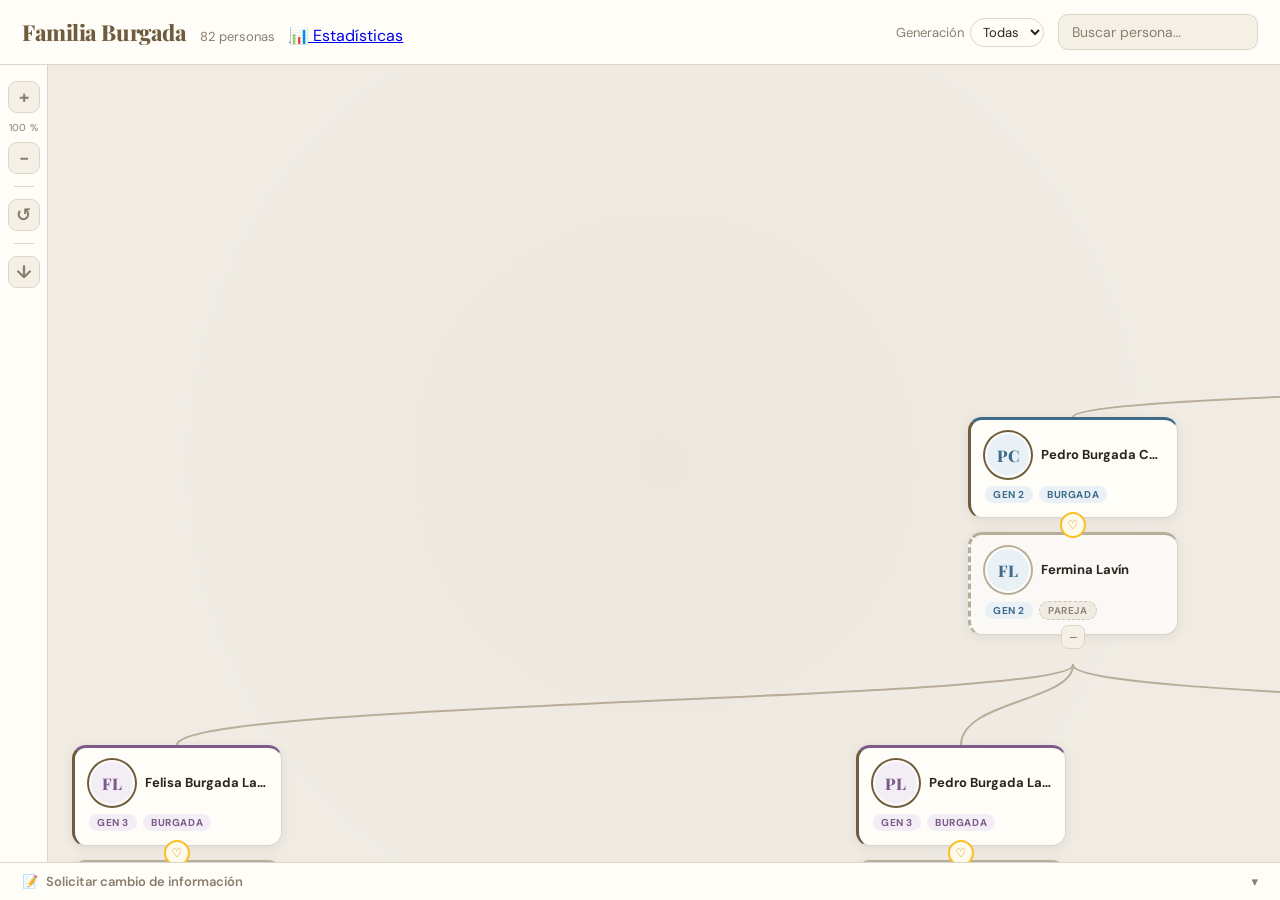
==== commit 2129b7ab: "Update index.html" ====
--- a/index.html
+++ b/index.html
@@ -12,18 +12,16 @@
 
 <div class="ft-layout">
 
-  <!-- Header -->
   <div class="ft-header">
     <div class="ft-header-left">
       <h1 class="ft-title">Familia Burgada</h1>
       <span class="ft-count" id="ft-count"></span>
+      <a href="stats.html" class="ft-stats-link">📊 Estadísticas</a>
     </div>
     <div class="ft-header-right">
       <label class="ft-gen-filter">
         Generación
-        <select id="generation-filter">
-          <option value="all">Todas</option>
-        </select>
+        <select id="generation-filter"><option value="all">Todas</option></select>
       </label>
       <div class="ft-search">
         <input id="ft-search-input" class="ft-input" placeholder="Buscar persona…" />
@@ -31,10 +29,12 @@
     </div>
   </div>
 
-  <!-- Body -->
+  <div class="ft-lineage-bar hidden" id="ft-lineage-bar">
+    <span id="ft-lineage-text"></span>
+    <button class="ft-btn-small" id="ft-lineage-clear">✕ Quitar linaje</button>
+  </div>
+
   <div class="ft-body">
-
-    <!-- Sidebar -->
     <div class="ft-sidebar">
       <button class="ft-zoom-btn" id="zoom-in" title="Acercar">+</button>
       <span class="ft-zoom-val" id="zoom-label">100 %</span>
@@ -42,12 +42,11 @@
       <div class="ft-sidebar-sep"></div>
       <button class="ft-zoom-btn" id="zoom-reset" title="Reset">↺</button>
       <div class="ft-sidebar-sep"></div>
-      <button class="ft-zoom-btn" id="orientation-toggle" title="Cambiar a horizontal">
+      <button class="ft-zoom-btn" id="orientation-toggle" title="Cambiar orientación">
         <span id="orientation-label">↓</span>
       </button>
     </div>
 
-    <!-- Viewport -->
     <div class="ft-viewport" id="ft-viewport">
       <div class="ft-canvas" id="ft-canvas"></div>
     </div>
@@ -65,6 +64,7 @@
           </div>
         </div>
         <div class="ft-modal-body" id="modal-description"></div>
+        <div class="ft-modal-lineage" id="modal-lineage"></div>
         <div class="ft-modal-grid">
           <div class="ft-modal-card"><div class="ft-modal-label">Generación</div><div class="ft-modal-value" id="modal-gen"></div></div>
           <div class="ft-modal-card"><div class="ft-modal-label">Lugar de nacimiento</div><div class="ft-modal-value" id="modal-birthplace"></div></div>
@@ -73,11 +73,11 @@
           <div class="ft-modal-card" style="grid-column:1/-1"><div class="ft-modal-label">Notas</div><div class="ft-modal-value" id="modal-notes"></div></div>
         </div>
         <div class="ft-modal-actions">
-          <button class="ft-btn ft-btn-outline" id="modal-propose-change">📝 Proponer cambio</button>
+          <button class="ft-btn-outline" id="modal-trace-lineage">🌳 Ver linaje</button>
+          <button class="ft-btn-outline" id="modal-propose-change">📝 Proponer cambio</button>
         </div>
       </div>
     </div>
-
   </div>
 
   <!-- Request panel -->
@@ -88,8 +88,7 @@
     </div>
     <div class="ft-request-body hidden" id="request-body">
       <p class="ft-request-hint">
-        Rellena este formulario para informar de un nuevo nacimiento, fallecimiento o cambio de datos.
-        El sistema generará un JSON que el administrador puede usar para actualizar <code>people.json</code>.
+        Rellena este formulario y se abrirá un email pre-rellenado para enviar la solicitud.
       </p>
       <form id="request-form">
         <div>
@@ -100,27 +99,24 @@
           <label for="req-type">Tipo de cambio</label>
           <select id="req-type" required>
             <option value="">Selecciona…</option>
-            <option value="update-person">Modificar datos</option>
-            <option value="new-birth">Nuevo nacimiento</option>
-            <option value="death">Fallecimiento</option>
-            <option value="other">Otro</option>
+            <option value="Modificar datos">Modificar datos</option>
+            <option value="Nuevo nacimiento">Nuevo nacimiento</option>
+            <option value="Fallecimiento">Fallecimiento</option>
+            <option value="Otro">Otro</option>
           </select>
         </div>
         <div>
-          <label for="req-person-id">Persona (ID)</label>
-          <input id="req-person-id" type="text" placeholder="Ej: 3" />
-        </div>
-        <div>
-          <label for="req-person-name">Persona (nombre)</label>
-          <input id="req-person-name" type="text" placeholder="Ej: hijo de Juan y María" />
+          <label for="req-person-name">Persona relacionada</label>
+          <input id="req-person-name" type="text" placeholder="Ej: María Isabel Burgada" />
         </div>
         <div style="grid-column:1/-1">
           <label for="req-details">Detalles</label>
           <textarea id="req-details" placeholder="Ej: Nuevo nacimiento: Nombre, fecha, padres…"></textarea>
         </div>
-        <button type="submit" class="ft-btn">Generar solicitud</button>
+        <div class="ft-form-actions" style="grid-column:1/-1">
+          <button type="submit" class="ft-btn">✉ Enviar por email</button>
+        </div>
       </form>
-      <pre class="ft-request-output" id="request-output">Aquí aparecerá el JSON de la solicitud.</pre>
     </div>
   </div>
 
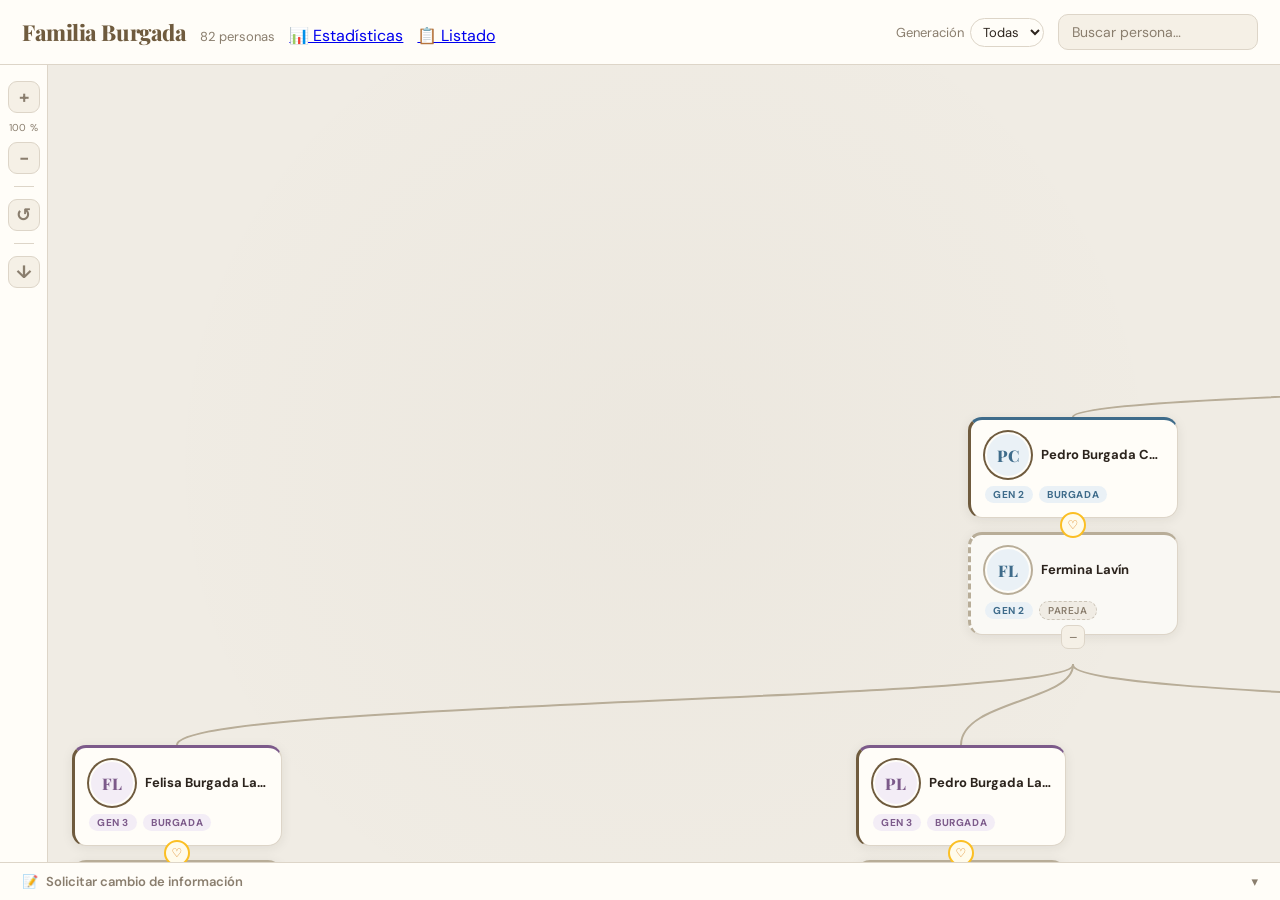
==== commit bc727755: "Update index.html" ====
--- a/index.html
+++ b/index.html
@@ -9,29 +9,26 @@
   <link rel="stylesheet" href="styles.css" />
 </head>
 <body>
-
 <div class="ft-layout">
-
   <div class="ft-header">
     <div class="ft-header-left">
       <h1 class="ft-title">Familia Burgada</h1>
       <span class="ft-count" id="ft-count"></span>
-      <a href="stats.html" class="ft-stats-link">📊 Estadísticas</a>
+      <a href="stats.html" class="ft-nav-link">📊 Estadísticas</a>
+      <a href="list.html" class="ft-nav-link">📋 Listado</a>
     </div>
     <div class="ft-header-right">
-      <label class="ft-gen-filter">
-        Generación
+      <label class="ft-gen-filter">Generación
         <select id="generation-filter"><option value="all">Todas</option></select>
       </label>
-      <div class="ft-search">
-        <input id="ft-search-input" class="ft-input" placeholder="Buscar persona…" />
-      </div>
+      <input id="ft-search-input" class="ft-input" placeholder="Buscar persona…" />
     </div>
   </div>
 
-  <div class="ft-lineage-bar hidden" id="ft-lineage-bar">
-    <span id="ft-lineage-text"></span>
-    <button class="ft-btn-small" id="ft-lineage-clear">✕ Quitar linaje</button>
+  <!-- Lineage / descendants bar -->
+  <div class="ft-filter-bar hidden" id="ft-filter-bar">
+    <span id="ft-filter-text"></span>
+    <button class="ft-btn-small" id="ft-filter-clear">✕ Quitar</button>
   </div>
 
   <div class="ft-body">
@@ -51,7 +48,6 @@
       <div class="ft-canvas" id="ft-canvas"></div>
     </div>
 
-    <!-- Modal -->
     <div class="ft-modal-backdrop" id="ft-modal-backdrop">
       <div class="ft-modal">
         <button class="ft-modal-close" id="ft-modal-close">✕</button>
@@ -74,54 +70,32 @@
         </div>
         <div class="ft-modal-actions">
           <button class="ft-btn-outline" id="modal-trace-lineage">🌳 Ver linaje</button>
+          <button class="ft-btn-outline" id="modal-trace-descendants">👨‍👩‍👧‍👦 Descendientes</button>
           <button class="ft-btn-outline" id="modal-propose-change">📝 Proponer cambio</button>
         </div>
       </div>
     </div>
   </div>
 
-  <!-- Request panel -->
   <div class="ft-request-panel">
     <div class="ft-request-toggle" id="request-toggle">
       <span>📝</span> Solicitar cambio de información
       <span class="ft-chevron" id="request-chevron">▾</span>
     </div>
     <div class="ft-request-body hidden" id="request-body">
-      <p class="ft-request-hint">
-        Rellena este formulario y se abrirá un email pre-rellenado para enviar la solicitud.
-      </p>
+      <p class="ft-request-hint">Rellena este formulario y se abrirá un email pre-rellenado para enviar la solicitud.</p>
       <form id="request-form">
-        <div>
-          <label for="req-reporter">Tu nombre</label>
-          <input id="req-reporter" type="text" placeholder="Ej: Ana Pérez" required />
+        <div><label for="req-reporter">Tu nombre</label><input id="req-reporter" type="text" placeholder="Ej: Ana Pérez" required /></div>
+        <div><label for="req-type">Tipo de cambio</label>
+          <select id="req-type" required><option value="">Selecciona…</option><option value="Modificar datos">Modificar datos</option><option value="Nuevo nacimiento">Nuevo nacimiento</option><option value="Fallecimiento">Fallecimiento</option><option value="Otro">Otro</option></select>
         </div>
-        <div>
-          <label for="req-type">Tipo de cambio</label>
-          <select id="req-type" required>
-            <option value="">Selecciona…</option>
-            <option value="Modificar datos">Modificar datos</option>
-            <option value="Nuevo nacimiento">Nuevo nacimiento</option>
-            <option value="Fallecimiento">Fallecimiento</option>
-            <option value="Otro">Otro</option>
-          </select>
-        </div>
-        <div>
-          <label for="req-person-name">Persona relacionada</label>
-          <input id="req-person-name" type="text" placeholder="Ej: María Isabel Burgada" />
-        </div>
-        <div style="grid-column:1/-1">
-          <label for="req-details">Detalles</label>
-          <textarea id="req-details" placeholder="Ej: Nuevo nacimiento: Nombre, fecha, padres…"></textarea>
-        </div>
-        <div class="ft-form-actions" style="grid-column:1/-1">
-          <button type="submit" class="ft-btn">✉ Enviar por email</button>
-        </div>
+        <div><label for="req-person-name">Persona relacionada</label><input id="req-person-name" type="text" placeholder="Ej: María Isabel Burgada" /></div>
+        <div style="grid-column:1/-1"><label for="req-details">Detalles</label><textarea id="req-details" placeholder="Ej: Nuevo nacimiento: Nombre, fecha, padres…"></textarea></div>
+        <div class="ft-form-actions" style="grid-column:1/-1"><button type="submit" class="ft-btn">✉ Enviar por email</button></div>
       </form>
     </div>
   </div>
-
 </div>
-
 <script src="script.js"></script>
 </body>
 </html>
--- a/styles.css
+++ b/styles.css
@@ -1,149 +1,80 @@
-/* ══════════════════════════════════════════════════════════════════════════
-   Familia Burgada — Estilos v3
-   ══════════════════════════════════════════════════════════════════════════ */
+/* Familia Burgada — Estilos v5 */
 
 *, *::before, *::after { box-sizing: border-box; margin: 0; padding: 0; }
 
 :root {
-  --bg:        #f0ece4;
-  --surface:   #fffdf8;
-  --border:    #ddd5c8;
-  --text:      #2c241d;
-  --text-dim:  #8a7e6e;
-  --accent:    #6f5b3e;
-  --accent-light: #f5f0e6;
-  --link-color:#b8ad98;
-  --shadow:    0 2px 12px rgba(44,36,29,.08);
-  --radius:    14px;
-  --font:      'DM Sans', system-ui, sans-serif;
+  --bg: #f0ece4; --surface: #fffdf8; --border: #ddd5c8;
+  --text: #2c241d; --text-dim: #8a7e6e; --accent: #6f5b3e;
+  --accent-light: #f5f0e6; --link-color: #b8ad98;
+  --shadow: 0 2px 12px rgba(44,36,29,.08); --radius: 14px;
+  --font: 'DM Sans', system-ui, sans-serif;
   --font-display: 'Playfair Display', Georgia, serif;
 }
-
 body { font-family: var(--font); background: var(--bg); color: var(--text); min-height: 100vh; }
 .hidden { display: none !important; }
 
-/* ── Layout ────────────────────────────────────────────────────────────── */
-
 .ft-layout { position: fixed; inset: 0; display: flex; flex-direction: column; overflow: hidden; background: var(--bg); }
 
-/* ── Header ────────────────────────────────────────────────────────────── */
-
-.ft-header {
-  display: flex; align-items: center; justify-content: space-between; gap: 16px;
-  padding: 14px 22px; flex-shrink: 0; background: var(--surface); border-bottom: 1px solid var(--border); flex-wrap: wrap;
-}
+/* Header */
+.ft-header { display: flex; align-items: center; justify-content: space-between; gap: 16px; padding: 14px 22px; flex-shrink: 0; background: var(--surface); border-bottom: 1px solid var(--border); flex-wrap: wrap; }
 .ft-header-left { display: flex; align-items: baseline; gap: 14px; }
 .ft-title { font-family: var(--font-display); font-size: 22px; font-weight: 800; color: var(--accent); letter-spacing: -.02em; }
 .ft-count { color: var(--text-dim); font-size: 13px; }
+
+.ft-stats-link {
+  font-size: 12px; font-weight: 600; color: var(--accent); text-decoration: none;
+  background: var(--accent-light); padding: 4px 10px; border-radius: 999px;
+  border: 1px solid var(--border); transition: .15s;
+}
+.ft-stats-link:hover { background: var(--accent); color: #fff; border-color: var(--accent); }
+
 .ft-header-right { display: flex; align-items: center; gap: 14px; flex-wrap: wrap; }
 .ft-gen-filter { font-size: 13px; color: var(--text-dim); display: flex; align-items: center; gap: 6px; }
-.ft-gen-filter select {
-  font-family: var(--font); font-size: 13px; padding: 4px 8px; border-radius: 999px;
-  border: 1px solid var(--border); background: var(--surface); color: var(--text); cursor: pointer;
-}
-.ft-input {
-  background: var(--accent-light); border: 1px solid var(--border); color: var(--text);
-  border-radius: 10px; padding: 8px 13px; font-size: 14px; font-family: var(--font);
-  width: 200px; outline: none; transition: .18s;
-}
+.ft-gen-filter select { font-family: var(--font); font-size: 13px; padding: 4px 8px; border-radius: 999px; border: 1px solid var(--border); background: var(--surface); color: var(--text); cursor: pointer; }
+.ft-input { background: var(--accent-light); border: 1px solid var(--border); color: var(--text); border-radius: 10px; padding: 8px 13px; font-size: 14px; font-family: var(--font); width: 200px; outline: none; transition: .18s; }
 .ft-input:focus { border-color: var(--accent); background: var(--surface); box-shadow: 0 0 0 3px rgba(111,91,62,.1); }
 .ft-input::placeholder { color: var(--text-dim); }
 
-/* ── Body ──────────────────────────────────────────────────────────────── */
+/* Lineage bar */
+.ft-lineage-bar { display: flex; align-items: center; gap: 12px; padding: 8px 22px; flex-shrink: 0; background: linear-gradient(90deg, var(--accent-light), #faf8f3); border-bottom: 1px solid var(--border); font-size: 13px; color: var(--accent); font-weight: 500; overflow-x: auto; white-space: nowrap; }
+.ft-lineage-bar .ft-btn-small { background: var(--surface); border: 1px solid var(--border); color: var(--text-dim); border-radius: 8px; padding: 4px 10px; font-size: 11px; font-weight: 600; font-family: var(--font); cursor: pointer; transition: .15s; flex-shrink: 0; }
+.ft-lineage-bar .ft-btn-small:hover { border-color: var(--accent); color: var(--accent); }
 
+/* Body */
 .ft-body { display: flex; flex: 1; overflow: hidden; min-height: 0; background: var(--bg); }
 
-/* ── Sidebar ───────────────────────────────────────────────────────────── */
-
-.ft-sidebar {
-  display: flex; flex-direction: column; align-items: center; gap: 8px;
-  padding: 16px 8px; width: 48px; flex-shrink: 0; background: var(--surface); border-right: 1px solid var(--border);
-}
-.ft-zoom-btn {
-  background: var(--accent-light); border: 1px solid var(--border); color: var(--text-dim);
-  width: 32px; height: 32px; border-radius: 9px; cursor: pointer; font-size: 18px; line-height: 1;
-  transition: .15s; display: grid; place-items: center; font-weight: 700; font-family: var(--font);
-}
+/* Sidebar */
+.ft-sidebar { display: flex; flex-direction: column; align-items: center; gap: 8px; padding: 16px 8px; width: 48px; flex-shrink: 0; background: var(--surface); border-right: 1px solid var(--border); }
+.ft-zoom-btn { background: var(--accent-light); border: 1px solid var(--border); color: var(--text-dim); width: 32px; height: 32px; border-radius: 9px; cursor: pointer; font-size: 18px; line-height: 1; transition: .15s; display: grid; place-items: center; font-weight: 700; font-family: var(--font); }
 .ft-zoom-btn:hover { border-color: var(--accent); color: var(--accent); }
 .ft-zoom-val { font-size: 10px; color: var(--text-dim); letter-spacing: .04em; }
 .ft-sidebar-sep { width: 20px; height: 1px; background: var(--border); margin: 4px 0; }
 
-/* ── Viewport ──────────────────────────────────────────────────────────── */
-
-.ft-viewport {
-  flex: 1; overflow: auto; position: relative;
-  background: radial-gradient(circle at 50% 50%, rgba(111,91,62,.03) 0%, transparent 70%), var(--bg);
-}
+/* Viewport */
+.ft-viewport { flex: 1; overflow: auto; position: relative; background: radial-gradient(circle at 50% 50%, rgba(111,91,62,.03) 0%, transparent 70%), var(--bg); }
 .ft-canvas { position: relative; transform-origin: top left; transition: transform .12s ease; }
 
-/* ── Level bar ─────────────────────────────────────────────────────────── */
-
+/* Level bar */
 .ft-level-bar { flex-shrink: 0; background: var(--surface); border-bottom: 1px solid var(--border); overflow: hidden; height: 30px; }
 .ft-level-inner { display: flex; height: 100%; white-space: nowrap; }
-.ft-level-label {
-  display: flex; align-items: center; justify-content: center;
-  font-size: 11px; font-weight: 700; text-transform: uppercase; letter-spacing: .08em; color: var(--text-dim);
-}
+.ft-level-label { display: flex; align-items: center; justify-content: center; font-size: 11px; font-weight: 700; text-transform: uppercase; letter-spacing: .08em; color: var(--text-dim); }
 
-/* ══════════════════════════════════════════════════════════════════════════
-   AVATAR — initials fallback
-   ══════════════════════════════════════════════════════════════════════════ */
+/* Avatars */
+.ft-node-avatar { flex-shrink: 0; }
+.ft-avatar-img { border-radius: 50%; object-fit: cover; border: 2px solid var(--surface); box-shadow: 0 0 0 2px var(--accent); background: var(--border); }
+.ft-avatar-initials { border-radius: 50%; display: flex; align-items: center; justify-content: center; font-family: var(--font-display); font-weight: 800; font-size: 16px; letter-spacing: .02em; border: 2px solid var(--surface); box-shadow: 0 0 0 2px var(--accent); }
+.ft-avatar-initials-lg { width: 72px !important; height: 72px !important; font-size: 22px; }
+.ft-node-spouse .ft-avatar-img, .ft-node-spouse .ft-avatar-initials { box-shadow: 0 0 0 2px #b8ad98; }
 
-.ft-node-avatar { flex-shrink: 0; }
-
-.ft-avatar-img {
-  border-radius: 50%; object-fit: cover;
-  border: 2px solid var(--surface); box-shadow: 0 0 0 2px var(--accent); background: var(--border);
-}
-
-.ft-avatar-initials {
-  border-radius: 50%;
-  display: flex; align-items: center; justify-content: center;
-  font-family: var(--font-display); font-weight: 800; font-size: 16px;
-  letter-spacing: .02em;
-  border: 2px solid var(--surface);
-  box-shadow: 0 0 0 2px var(--accent);
-}
-
-.ft-avatar-initials-lg {
-  width: 72px !important; height: 72px !important; font-size: 22px;
-}
-
-.ft-node-spouse .ft-avatar-img,
-.ft-node-spouse .ft-avatar-initials {
-  box-shadow: 0 0 0 2px #b8ad98;
-}
-
-/* ══════════════════════════════════════════════════════════════════════════
-   NODES
-   ══════════════════════════════════════════════════════════════════════════ */
-
-.ft-node {
-  position: relative; width: 210px; background: var(--surface);
-  border-radius: var(--radius); border: 1px solid var(--border); border-top: 3px solid var(--accent);
-  padding: 12px 14px 14px; cursor: pointer;
-  opacity: 0; transform: translateY(6px);
-  transition: box-shadow .18s, border-color .18s, transform .18s, opacity .25s;
-  box-shadow: var(--shadow);
-}
+/* Nodes */
+.ft-node { position: relative; width: 210px; background: var(--surface); border-radius: var(--radius); border: 1px solid var(--border); border-top: 3px solid var(--accent); padding: 12px 14px 14px; cursor: pointer; opacity: 0; transform: translateY(6px); transition: box-shadow .18s, border-color .18s, transform .18s, opacity .25s; box-shadow: var(--shadow); }
 .ft-node.ft-visible { opacity: 1; transform: translateY(0); animation: ftNodeIn .35s ease both; }
 .ft-node:hover { border-color: var(--accent); box-shadow: 0 6px 20px rgba(44,36,29,.12); transform: translateY(-2px); }
-
-/* Burgada */
 .ft-node-burgada { background: var(--surface); border-left: 3px solid var(--accent); }
-
-/* Spouse */
 .ft-node-spouse { background: #faf9f5; border-left: 3px dashed var(--link-color); border-top-color: #b8ad98 !important; }
-
-.ft-node.ft-deceased { opacity: .65; }
-.ft-node.ft-deceased.ft-visible { opacity: .65; }
-
-.ft-node.ft-collapsed::after {
-  content: ''; position: absolute; right: -8px; top: 50%; transform: translateY(-50%);
-  width: 6px; height: 6px; background: var(--accent); border-radius: 50%;
-}
-
-/* ── Node internals ──────────────────────────────────────────────────── */
+.ft-node.ft-deceased { opacity: .65; } .ft-node.ft-deceased.ft-visible { opacity: .65; }
+.ft-node.ft-collapsed::after { content: ''; position: absolute; right: -8px; top: 50%; transform: translateY(-50%); width: 6px; height: 6px; background: var(--accent); border-radius: 50%; }
+.ft-node.ft-lineage-active { box-shadow: 0 0 0 3px rgba(111,91,62,.2), 0 4px 16px rgba(111,91,62,.12); border-color: var(--accent) !important; }
 
 .ft-node-top { display: flex; align-items: center; gap: 10px; margin-bottom: 8px; }
 .ft-node-info { flex: 1; min-width: 0; }
@@ -151,158 +82,66 @@
 .ft-node-dates { font-size: 11px; color: var(--text-dim); margin-top: 2px; }
 .ft-node-bottom { display: flex; align-items: center; gap: 6px; flex-wrap: wrap; }
 
-/* ── Tags ──────────────────────────────────────────────────────────────── */
-
-.ft-gen-badge {
-  display: inline-flex; padding: 2px 8px; border-radius: 999px;
-  font-size: 10px; font-weight: 700; text-transform: uppercase; letter-spacing: .06em;
-}
-.ft-burgada-tag {
-  display: inline-flex; padding: 2px 8px; border-radius: 999px;
-  font-size: 10px; font-weight: 700; text-transform: uppercase; letter-spacing: .06em;
-}
-.ft-spouse-tag {
-  display: inline-flex; padding: 2px 8px; border-radius: 999px;
-  font-size: 10px; font-weight: 600; text-transform: uppercase; letter-spacing: .06em;
-  background: #f0ece4; color: #8a7e6e; border: 1px dashed #ccc5b8;
-}
-
-/* ── Marriage block ────────────────────────────────────────────────────── */
+.ft-gen-badge { display: inline-flex; padding: 2px 8px; border-radius: 999px; font-size: 10px; font-weight: 700; text-transform: uppercase; letter-spacing: .06em; }
+.ft-burgada-tag { display: inline-flex; padding: 2px 8px; border-radius: 999px; font-size: 10px; font-weight: 700; text-transform: uppercase; letter-spacing: .06em; }
+.ft-spouse-tag { display: inline-flex; padding: 2px 8px; border-radius: 999px; font-size: 10px; font-weight: 600; text-transform: uppercase; letter-spacing: .06em; background: #f0ece4; color: #8a7e6e; border: 1px dashed #ccc5b8; }
 
 .ft-marriage { width: 210px; position: absolute; display: flex; flex-direction: column; align-items: center; gap: 0; }
-.ft-marriage-ring {
-  width: 26px; height: 26px; background: #fffbeb; border: 2px solid #fbbf24;
-  border-radius: 50%; display: grid; place-items: center; font-size: 12px;
-  color: #d97706; z-index: 2; margin: -6px 0; position: relative;
-}
+.ft-marriage-ring { width: 26px; height: 26px; background: #fffbeb; border: 2px solid #fbbf24; border-radius: 50%; display: grid; place-items: center; font-size: 12px; color: #d97706; z-index: 2; margin: -6px 0; position: relative; }
 .ft-marriage .ft-node { position: relative; width: 100%; }
 
-/* ── Collapse button ───────────────────────────────────────────────────── */
-
-.ft-collapse-btn {
-  position: absolute; right: 8px; bottom: 8px; width: 24px; height: 24px;
-  border-radius: 7px; border: 1px solid var(--border); background: var(--accent-light);
-  color: var(--text-dim); font-size: 14px; cursor: pointer;
-  display: grid; place-items: center; transition: .12s; line-height: 1; z-index: 5;
-}
+.ft-collapse-btn { position: absolute; right: 8px; bottom: 8px; width: 24px; height: 24px; border-radius: 7px; border: 1px solid var(--border); background: var(--accent-light); color: var(--text-dim); font-size: 14px; cursor: pointer; display: grid; place-items: center; transition: .12s; line-height: 1; z-index: 5; }
 .ft-collapse-btn:hover { background: var(--accent); color: #fff; border-color: var(--accent); }
 .ft-marriage > .ft-collapse-btn { bottom: -14px; right: calc(50% - 12px); }
 
-/* ── Empty ─────────────────────────────────────────────────────────────── */
+.ft-empty { display: flex; align-items: center; justify-content: center; min-height: 300px; font-size: 15px; color: var(--text-dim); text-align: center; padding: 40px; }
+.ft-node.ft-highlight { border-color: var(--accent) !important; box-shadow: 0 0 0 3px rgba(111,91,62,.25), 0 6px 20px rgba(44,36,29,.12); z-index: 10; }
+.ft-node.ft-dimmed { opacity: .15 !important; }
 
-.ft-empty { display: flex; align-items: center; justify-content: center; min-height: 300px; font-size: 15px; color: var(--text-dim); text-align: center; padding: 40px; }
-
-/* ── Search highlight ──────────────────────────────────────────────────── */
-
-.ft-node.ft-highlight { border-color: var(--accent) !important; box-shadow: 0 0 0 3px rgba(111,91,62,.25), 0 6px 20px rgba(44,36,29,.12); z-index: 10; }
-.ft-node.ft-dimmed { opacity: .2 !important; }
-
-/* ══════════════════════════════════════════════════════════════════════════
-   MODAL
-   ══════════════════════════════════════════════════════════════════════════ */
-
-.ft-modal-backdrop {
-  display: none; position: fixed; inset: 0;
-  background: rgba(44,36,29,.4); backdrop-filter: blur(4px);
-  z-index: 100; justify-content: center; align-items: center;
-}
+/* Modal */
+.ft-modal-backdrop { display: none; position: fixed; inset: 0; background: rgba(44,36,29,.4); backdrop-filter: blur(4px); z-index: 100; justify-content: center; align-items: center; }
 .ft-modal-backdrop.open { display: flex; }
-
-.ft-modal {
-  background: var(--surface); border-radius: 18px; width: 460px;
-  max-width: 92vw; max-height: 85vh; overflow-y: auto; padding: 24px;
-  box-shadow: 0 20px 60px rgba(44,36,29,.2); border-top: 4px solid var(--accent); position: relative;
-}
-.ft-modal-close {
-  position: absolute; top: 14px; right: 14px; width: 30px; height: 30px;
-  border: 1px solid var(--border); border-radius: 8px; background: var(--surface);
-  color: var(--text-dim); font-size: 14px; cursor: pointer;
-  display: grid; place-items: center; transition: .12s;
-}
+.ft-modal { background: var(--surface); border-radius: 18px; width: 480px; max-width: 92vw; max-height: 85vh; overflow-y: auto; padding: 24px; box-shadow: 0 20px 60px rgba(44,36,29,.2); border-top: 4px solid var(--accent); position: relative; }
+.ft-modal-close { position: absolute; top: 14px; right: 14px; width: 30px; height: 30px; border: 1px solid var(--border); border-radius: 8px; background: var(--surface); color: var(--text-dim); font-size: 14px; cursor: pointer; display: grid; place-items: center; transition: .12s; }
 .ft-modal-close:hover { background: var(--accent); color: #fff; border-color: var(--accent); }
-
 .ft-modal-header { display: flex; gap: 16px; align-items: center; margin-bottom: 16px; }
-
 .ft-modal-avatar { flex-shrink: 0; }
-
-.ft-modal-photo {
-  width: 72px; height: 72px; border-radius: 50%; object-fit: cover;
-  border: 3px solid var(--surface); box-shadow: 0 0 0 2px var(--accent); background: var(--border);
-}
-
+.ft-modal-photo { width: 72px; height: 72px; border-radius: 50%; object-fit: cover; border: 3px solid var(--surface); box-shadow: 0 0 0 2px var(--accent); background: var(--border); }
 .ft-modal-header h2 { font-family: var(--font-display); font-size: 20px; font-weight: 800; color: var(--text); margin-top: 4px; }
-
-.ft-modal-badge {
-  display: inline-flex; padding: 3px 10px; border-radius: 999px;
-  font-size: 10px; font-weight: 700; text-transform: uppercase; letter-spacing: .06em; margin-bottom: 4px;
-}
+.ft-modal-badge { display: inline-flex; padding: 3px 10px; border-radius: 999px; font-size: 10px; font-weight: 700; text-transform: uppercase; letter-spacing: .06em; margin-bottom: 4px; }
 .ft-modal-sub { font-size: 13px; color: var(--text-dim); margin-top: 2px; }
 .ft-modal-body { font-size: 14px; color: var(--text); line-height: 1.6; margin-bottom: 16px; min-height: 8px; }
 .ft-modal-body:empty { display: none; }
+
+.ft-modal-lineage { background: var(--accent-light); border-radius: 12px; padding: 12px 14px; margin-bottom: 14px; font-size: 13px; line-height: 1.8; }
+.ft-lineage-step { font-weight: 600; }
+.ft-lineage-arrow { margin: 0 6px; color: var(--link-color); font-size: 12px; }
+
 .ft-modal-grid { display: grid; grid-template-columns: 1fr 1fr; gap: 10px; }
 .ft-modal-card { background: var(--accent-light); border-radius: 10px; padding: 10px 12px; }
 .ft-modal-label { font-size: 10px; font-weight: 700; text-transform: uppercase; letter-spacing: .08em; color: var(--text-dim); margin-bottom: 4px; }
 .ft-modal-value { font-size: 13px; color: var(--text); font-weight: 500; }
+.ft-modal-actions { margin-top: 16px; padding-top: 14px; border-top: 1px solid var(--border); display: flex; gap: 10px; flex-wrap: wrap; }
 
-/* Modal actions */
-.ft-modal-actions { margin-top: 16px; padding-top: 14px; border-top: 1px solid var(--border); display: flex; gap: 10px; }
-
-/* ── Buttons ───────────────────────────────────────────────────────────── */
-
-.ft-btn {
-  background: var(--accent); border: none; color: #fff; border-radius: 10px; padding: 8px 18px;
-  font-size: 13px; font-weight: 600; font-family: var(--font); cursor: pointer; transition: .18s;
-  display: inline-flex; align-items: center; gap: 6px;
-}
+/* Buttons */
+.ft-btn { background: var(--accent); border: none; color: #fff; border-radius: 10px; padding: 8px 18px; font-size: 13px; font-weight: 600; font-family: var(--font); cursor: pointer; transition: .18s; display: inline-flex; align-items: center; gap: 6px; }
 .ft-btn:hover { background: #5a4a33; }
-
-.ft-btn-outline {
-  background: transparent; border: 1px solid var(--border); color: var(--text-dim);
-  border-radius: 10px; padding: 8px 16px; font-size: 13px; font-weight: 600;
-  font-family: var(--font); cursor: pointer; transition: .18s;
-  display: inline-flex; align-items: center; gap: 6px;
-}
+.ft-btn-outline { background: transparent; border: 1px solid var(--border); color: var(--text-dim); border-radius: 10px; padding: 8px 16px; font-size: 13px; font-weight: 600; font-family: var(--font); cursor: pointer; transition: .18s; display: inline-flex; align-items: center; gap: 6px; }
 .ft-btn-outline:hover { border-color: var(--accent); color: var(--accent); background: var(--accent-light); }
 
-/* ══════════════════════════════════════════════════════════════════════════
-   REQUEST PANEL
-   ══════════════════════════════════════════════════════════════════════════ */
-
+/* Request panel */
 .ft-request-panel { background: var(--surface); border-top: 1px solid var(--border); flex-shrink: 0; }
-.ft-request-toggle {
-  padding: 10px 22px; font-size: 13px; font-weight: 600; color: var(--text-dim);
-  cursor: pointer; display: flex; align-items: center; gap: 8px; transition: .15s; user-select: none;
-}
+.ft-request-toggle { padding: 10px 22px; font-size: 13px; font-weight: 600; color: var(--text-dim); cursor: pointer; display: flex; align-items: center; gap: 8px; transition: .15s; user-select: none; }
 .ft-request-toggle:hover { color: var(--accent); }
 .ft-chevron { margin-left: auto; transition: transform .2s; }
 .ft-chevron.open { transform: rotate(180deg); }
 .ft-request-body { padding: 0 22px 18px; }
 .ft-request-hint { font-size: 12px; color: var(--text-dim); margin-bottom: 10px; line-height: 1.5; }
-.ft-request-hint code { background: var(--accent-light); padding: 1px 5px; border-radius: 4px; font-size: 11px; }
-
 #request-form { display: grid; grid-template-columns: 1fr 1fr; gap: 8px 14px; margin-bottom: 10px; }
 #request-form label { font-size: 11px; color: var(--text-dim); display: block; margin-bottom: 2px; }
-#request-form input,
-#request-form select,
-#request-form textarea {
-  width: 100%; font-family: var(--font); font-size: 13px; padding: 6px 10px;
-  border-radius: 8px; border: 1px solid var(--border); background: var(--accent-light); color: var(--text);
-}
+#request-form input, #request-form select, #request-form textarea { width: 100%; font-family: var(--font); font-size: 13px; padding: 6px 10px; border-radius: 8px; border: 1px solid var(--border); background: var(--accent-light); color: var(--text); }
 #request-form textarea { resize: vertical; min-height: 50px; }
-.ft-request-output {
-  font-size: 12px; background: #1e1b16; color: #d4cfc5; padding: 10px 12px;
-  border-radius: 10px; max-height: 180px; overflow: auto; white-space: pre-wrap;
-}
-
-/* ── Animations ────────────────────────────────────────────────────────── */
+.ft-form-actions { display: flex; gap: 10px; flex-wrap: wrap; }
 
 @keyframes ftNodeIn { from { opacity: 0; transform: translateY(6px); } to { opacity: 1; transform: translateY(0); } }
-
-/* ── Responsive ────────────────────────────────────────────────────────── */
-
-@media (max-width: 700px) {
-  .ft-header { padding: 10px 14px; }
-  .ft-title { font-size: 18px; }
-  #request-form { grid-template-columns: 1fr; }
-  .ft-modal-grid { grid-template-columns: 1fr; }
-}
+@media (max-width: 700px) { .ft-header { padding: 10px 14px; } .ft-title { font-size: 18px; } #request-form { grid-template-columns: 1fr; } .ft-modal-grid { grid-template-columns: 1fr; } }
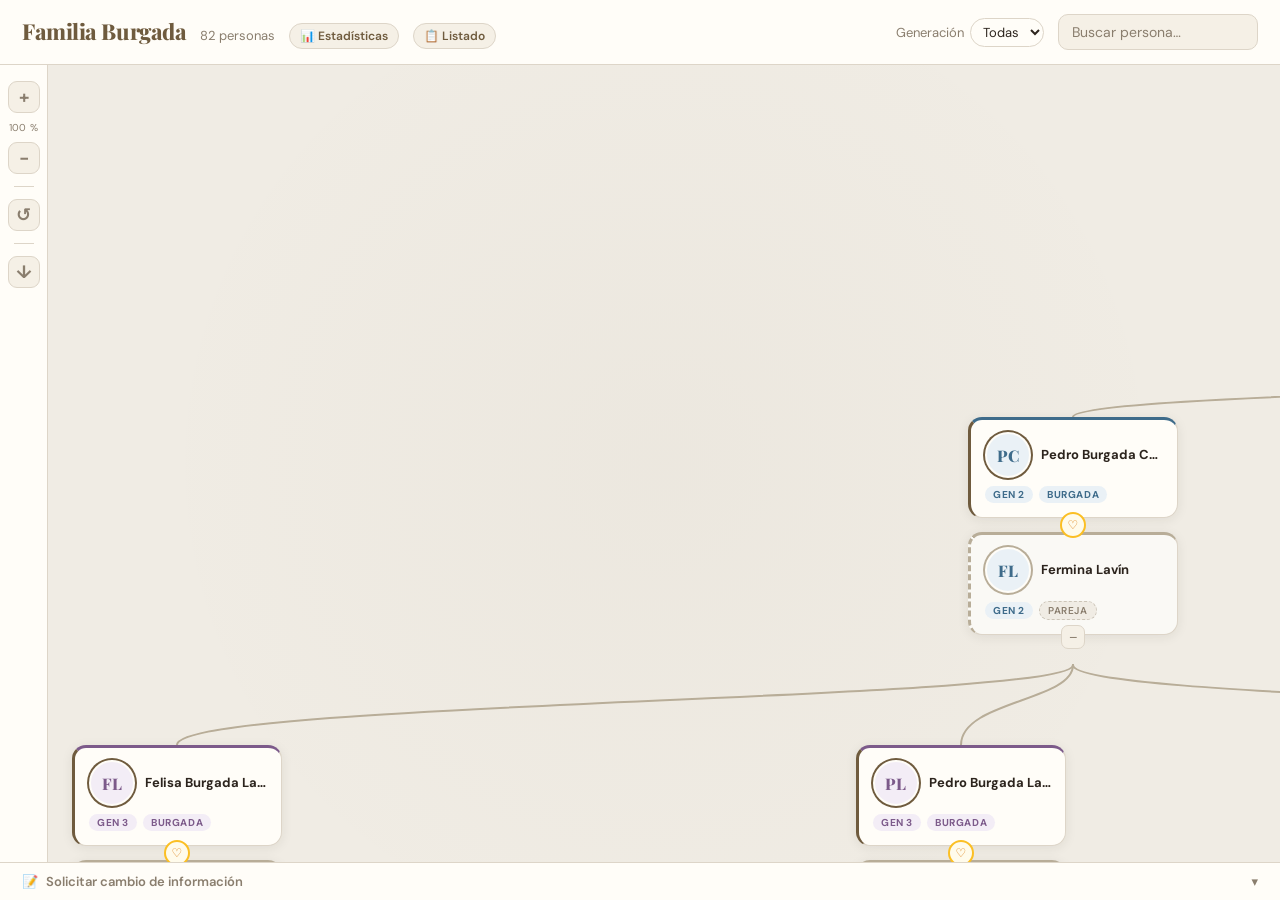
==== commit aa7ffd16: "Update index.html" ====
--- a/index.html
+++ b/index.html
@@ -9,6 +9,7 @@
   <link rel="stylesheet" href="styles.css" />
 </head>
 <body>
+<script src="auth.js"></script>
 <div class="ft-layout">
   <div class="ft-header">
     <div class="ft-header-left">
@@ -25,7 +26,6 @@
     </div>
   </div>
 
-  <!-- Lineage / descendants bar -->
   <div class="ft-filter-bar hidden" id="ft-filter-bar">
     <span id="ft-filter-text"></span>
     <button class="ft-btn-small" id="ft-filter-clear">✕ Quitar</button>
--- a/styles.css
+++ b/styles.css
@@ -1,33 +1,17 @@
-/* Familia Burgada — Estilos v5 */
-
+/* Familia Burgada — Estilos v6 */
 *, *::before, *::after { box-sizing: border-box; margin: 0; padding: 0; }
-
-:root {
-  --bg: #f0ece4; --surface: #fffdf8; --border: #ddd5c8;
-  --text: #2c241d; --text-dim: #8a7e6e; --accent: #6f5b3e;
-  --accent-light: #f5f0e6; --link-color: #b8ad98;
-  --shadow: 0 2px 12px rgba(44,36,29,.08); --radius: 14px;
-  --font: 'DM Sans', system-ui, sans-serif;
-  --font-display: 'Playfair Display', Georgia, serif;
-}
+:root { --bg: #f0ece4; --surface: #fffdf8; --border: #ddd5c8; --text: #2c241d; --text-dim: #8a7e6e; --accent: #6f5b3e; --accent-light: #f5f0e6; --link-color: #b8ad98; --shadow: 0 2px 12px rgba(44,36,29,.08); --radius: 14px; --font: 'DM Sans', system-ui, sans-serif; --font-display: 'Playfair Display', Georgia, serif; }
 body { font-family: var(--font); background: var(--bg); color: var(--text); min-height: 100vh; }
 .hidden { display: none !important; }
 
 .ft-layout { position: fixed; inset: 0; display: flex; flex-direction: column; overflow: hidden; background: var(--bg); }
 
-/* Header */
 .ft-header { display: flex; align-items: center; justify-content: space-between; gap: 16px; padding: 14px 22px; flex-shrink: 0; background: var(--surface); border-bottom: 1px solid var(--border); flex-wrap: wrap; }
-.ft-header-left { display: flex; align-items: baseline; gap: 14px; }
+.ft-header-left { display: flex; align-items: baseline; gap: 14px; flex-wrap: wrap; }
 .ft-title { font-family: var(--font-display); font-size: 22px; font-weight: 800; color: var(--accent); letter-spacing: -.02em; }
 .ft-count { color: var(--text-dim); font-size: 13px; }
-
-.ft-stats-link {
-  font-size: 12px; font-weight: 600; color: var(--accent); text-decoration: none;
-  background: var(--accent-light); padding: 4px 10px; border-radius: 999px;
-  border: 1px solid var(--border); transition: .15s;
-}
-.ft-stats-link:hover { background: var(--accent); color: #fff; border-color: var(--accent); }
-
+.ft-nav-link { font-size: 12px; font-weight: 600; color: var(--accent); text-decoration: none; background: var(--accent-light); padding: 4px 10px; border-radius: 999px; border: 1px solid var(--border); transition: .15s; }
+.ft-nav-link:hover { background: var(--accent); color: #fff; border-color: var(--accent); }
 .ft-header-right { display: flex; align-items: center; gap: 14px; flex-wrap: wrap; }
 .ft-gen-filter { font-size: 13px; color: var(--text-dim); display: flex; align-items: center; gap: 6px; }
 .ft-gen-filter select { font-family: var(--font); font-size: 13px; padding: 4px 8px; border-radius: 999px; border: 1px solid var(--border); background: var(--surface); color: var(--text); cursor: pointer; }
@@ -35,38 +19,31 @@
 .ft-input:focus { border-color: var(--accent); background: var(--surface); box-shadow: 0 0 0 3px rgba(111,91,62,.1); }
 .ft-input::placeholder { color: var(--text-dim); }
 
-/* Lineage bar */
-.ft-lineage-bar { display: flex; align-items: center; gap: 12px; padding: 8px 22px; flex-shrink: 0; background: linear-gradient(90deg, var(--accent-light), #faf8f3); border-bottom: 1px solid var(--border); font-size: 13px; color: var(--accent); font-weight: 500; overflow-x: auto; white-space: nowrap; }
-.ft-lineage-bar .ft-btn-small { background: var(--surface); border: 1px solid var(--border); color: var(--text-dim); border-radius: 8px; padding: 4px 10px; font-size: 11px; font-weight: 600; font-family: var(--font); cursor: pointer; transition: .15s; flex-shrink: 0; }
-.ft-lineage-bar .ft-btn-small:hover { border-color: var(--accent); color: var(--accent); }
+/* Filter bar (lineage / descendants) */
+.ft-filter-bar { display: flex; align-items: center; gap: 12px; padding: 8px 22px; flex-shrink: 0; background: linear-gradient(90deg, var(--accent-light), #faf8f3); border-bottom: 1px solid var(--border); font-size: 13px; color: var(--accent); font-weight: 500; overflow-x: auto; white-space: nowrap; }
+.ft-filter-bar .ft-btn-small { background: var(--surface); border: 1px solid var(--border); color: var(--text-dim); border-radius: 8px; padding: 4px 10px; font-size: 11px; font-weight: 600; font-family: var(--font); cursor: pointer; transition: .15s; flex-shrink: 0; }
+.ft-filter-bar .ft-btn-small:hover { border-color: var(--accent); color: var(--accent); }
 
-/* Body */
 .ft-body { display: flex; flex: 1; overflow: hidden; min-height: 0; background: var(--bg); }
-
-/* Sidebar */
 .ft-sidebar { display: flex; flex-direction: column; align-items: center; gap: 8px; padding: 16px 8px; width: 48px; flex-shrink: 0; background: var(--surface); border-right: 1px solid var(--border); }
 .ft-zoom-btn { background: var(--accent-light); border: 1px solid var(--border); color: var(--text-dim); width: 32px; height: 32px; border-radius: 9px; cursor: pointer; font-size: 18px; line-height: 1; transition: .15s; display: grid; place-items: center; font-weight: 700; font-family: var(--font); }
 .ft-zoom-btn:hover { border-color: var(--accent); color: var(--accent); }
 .ft-zoom-val { font-size: 10px; color: var(--text-dim); letter-spacing: .04em; }
 .ft-sidebar-sep { width: 20px; height: 1px; background: var(--border); margin: 4px 0; }
 
-/* Viewport */
 .ft-viewport { flex: 1; overflow: auto; position: relative; background: radial-gradient(circle at 50% 50%, rgba(111,91,62,.03) 0%, transparent 70%), var(--bg); }
 .ft-canvas { position: relative; transform-origin: top left; transition: transform .12s ease; }
 
-/* Level bar */
 .ft-level-bar { flex-shrink: 0; background: var(--surface); border-bottom: 1px solid var(--border); overflow: hidden; height: 30px; }
 .ft-level-inner { display: flex; height: 100%; white-space: nowrap; }
 .ft-level-label { display: flex; align-items: center; justify-content: center; font-size: 11px; font-weight: 700; text-transform: uppercase; letter-spacing: .08em; color: var(--text-dim); }
 
-/* Avatars */
 .ft-node-avatar { flex-shrink: 0; }
 .ft-avatar-img { border-radius: 50%; object-fit: cover; border: 2px solid var(--surface); box-shadow: 0 0 0 2px var(--accent); background: var(--border); }
 .ft-avatar-initials { border-radius: 50%; display: flex; align-items: center; justify-content: center; font-family: var(--font-display); font-weight: 800; font-size: 16px; letter-spacing: .02em; border: 2px solid var(--surface); box-shadow: 0 0 0 2px var(--accent); }
 .ft-avatar-initials-lg { width: 72px !important; height: 72px !important; font-size: 22px; }
 .ft-node-spouse .ft-avatar-img, .ft-node-spouse .ft-avatar-initials { box-shadow: 0 0 0 2px #b8ad98; }
 
-/* Nodes */
 .ft-node { position: relative; width: 210px; background: var(--surface); border-radius: var(--radius); border: 1px solid var(--border); border-top: 3px solid var(--accent); padding: 12px 14px 14px; cursor: pointer; opacity: 0; transform: translateY(6px); transition: box-shadow .18s, border-color .18s, transform .18s, opacity .25s; box-shadow: var(--shadow); }
 .ft-node.ft-visible { opacity: 1; transform: translateY(0); animation: ftNodeIn .35s ease both; }
 .ft-node:hover { border-color: var(--accent); box-shadow: 0 6px 20px rgba(44,36,29,.12); transform: translateY(-2px); }
@@ -81,15 +58,12 @@
 .ft-node-name { font-weight: 700; font-size: 13px; color: var(--text); white-space: nowrap; overflow: hidden; text-overflow: ellipsis; }
 .ft-node-dates { font-size: 11px; color: var(--text-dim); margin-top: 2px; }
 .ft-node-bottom { display: flex; align-items: center; gap: 6px; flex-wrap: wrap; }
-
-.ft-gen-badge { display: inline-flex; padding: 2px 8px; border-radius: 999px; font-size: 10px; font-weight: 700; text-transform: uppercase; letter-spacing: .06em; }
-.ft-burgada-tag { display: inline-flex; padding: 2px 8px; border-radius: 999px; font-size: 10px; font-weight: 700; text-transform: uppercase; letter-spacing: .06em; }
+.ft-gen-badge, .ft-burgada-tag { display: inline-flex; padding: 2px 8px; border-radius: 999px; font-size: 10px; font-weight: 700; text-transform: uppercase; letter-spacing: .06em; }
 .ft-spouse-tag { display: inline-flex; padding: 2px 8px; border-radius: 999px; font-size: 10px; font-weight: 600; text-transform: uppercase; letter-spacing: .06em; background: #f0ece4; color: #8a7e6e; border: 1px dashed #ccc5b8; }
 
 .ft-marriage { width: 210px; position: absolute; display: flex; flex-direction: column; align-items: center; gap: 0; }
 .ft-marriage-ring { width: 26px; height: 26px; background: #fffbeb; border: 2px solid #fbbf24; border-radius: 50%; display: grid; place-items: center; font-size: 12px; color: #d97706; z-index: 2; margin: -6px 0; position: relative; }
 .ft-marriage .ft-node { position: relative; width: 100%; }
-
 .ft-collapse-btn { position: absolute; right: 8px; bottom: 8px; width: 24px; height: 24px; border-radius: 7px; border: 1px solid var(--border); background: var(--accent-light); color: var(--text-dim); font-size: 14px; cursor: pointer; display: grid; place-items: center; transition: .12s; line-height: 1; z-index: 5; }
 .ft-collapse-btn:hover { background: var(--accent); color: #fff; border-color: var(--accent); }
 .ft-marriage > .ft-collapse-btn { bottom: -14px; right: calc(50% - 12px); }
@@ -112,24 +86,20 @@
 .ft-modal-sub { font-size: 13px; color: var(--text-dim); margin-top: 2px; }
 .ft-modal-body { font-size: 14px; color: var(--text); line-height: 1.6; margin-bottom: 16px; min-height: 8px; }
 .ft-modal-body:empty { display: none; }
-
 .ft-modal-lineage { background: var(--accent-light); border-radius: 12px; padding: 12px 14px; margin-bottom: 14px; font-size: 13px; line-height: 1.8; }
 .ft-lineage-step { font-weight: 600; }
 .ft-lineage-arrow { margin: 0 6px; color: var(--link-color); font-size: 12px; }
-
 .ft-modal-grid { display: grid; grid-template-columns: 1fr 1fr; gap: 10px; }
 .ft-modal-card { background: var(--accent-light); border-radius: 10px; padding: 10px 12px; }
 .ft-modal-label { font-size: 10px; font-weight: 700; text-transform: uppercase; letter-spacing: .08em; color: var(--text-dim); margin-bottom: 4px; }
 .ft-modal-value { font-size: 13px; color: var(--text); font-weight: 500; }
 .ft-modal-actions { margin-top: 16px; padding-top: 14px; border-top: 1px solid var(--border); display: flex; gap: 10px; flex-wrap: wrap; }
 
-/* Buttons */
 .ft-btn { background: var(--accent); border: none; color: #fff; border-radius: 10px; padding: 8px 18px; font-size: 13px; font-weight: 600; font-family: var(--font); cursor: pointer; transition: .18s; display: inline-flex; align-items: center; gap: 6px; }
 .ft-btn:hover { background: #5a4a33; }
 .ft-btn-outline { background: transparent; border: 1px solid var(--border); color: var(--text-dim); border-radius: 10px; padding: 8px 16px; font-size: 13px; font-weight: 600; font-family: var(--font); cursor: pointer; transition: .18s; display: inline-flex; align-items: center; gap: 6px; }
 .ft-btn-outline:hover { border-color: var(--accent); color: var(--accent); background: var(--accent-light); }
 
-/* Request panel */
 .ft-request-panel { background: var(--surface); border-top: 1px solid var(--border); flex-shrink: 0; }
 .ft-request-toggle { padding: 10px 22px; font-size: 13px; font-weight: 600; color: var(--text-dim); cursor: pointer; display: flex; align-items: center; gap: 8px; transition: .15s; user-select: none; }
 .ft-request-toggle:hover { color: var(--accent); }
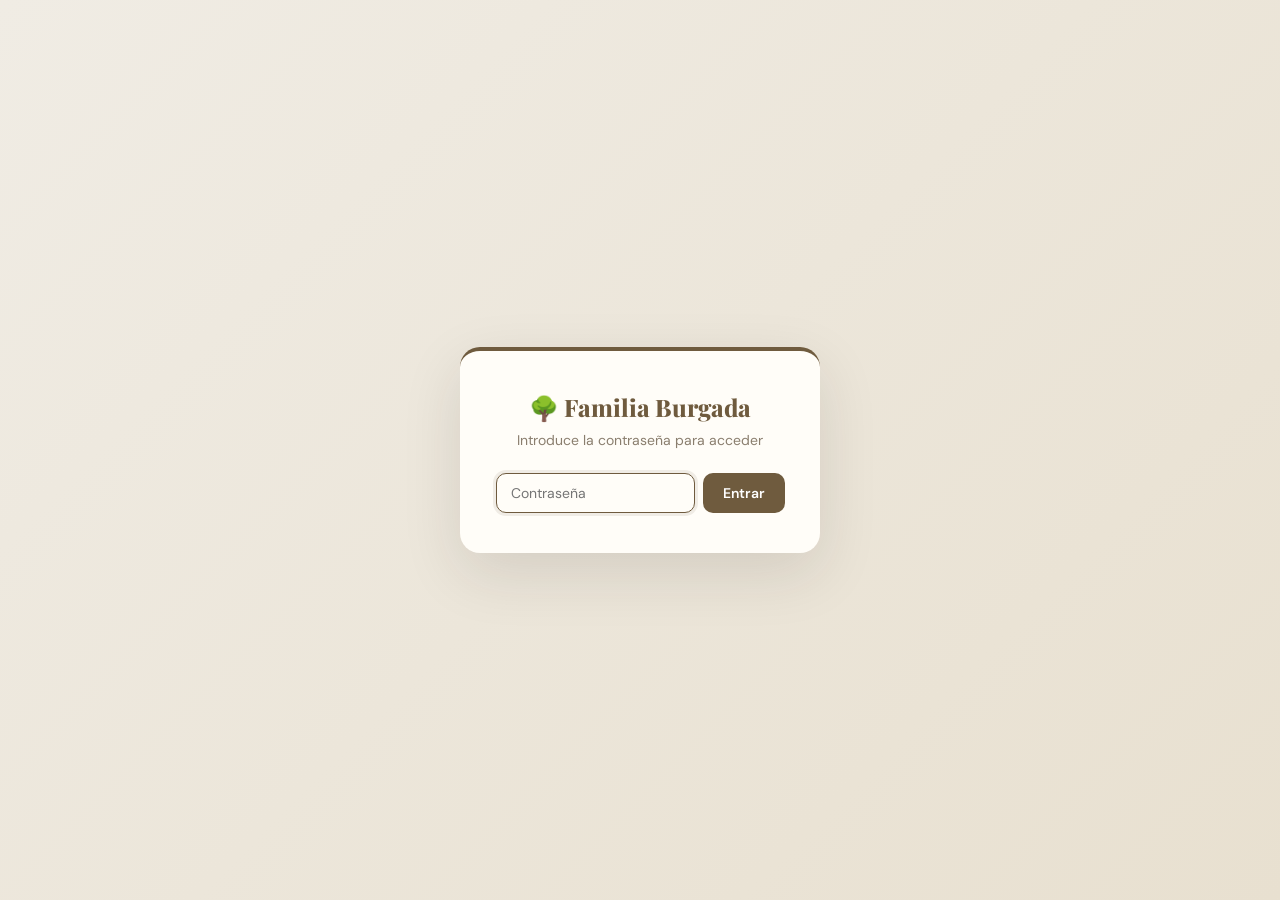
==== commit 4ede25dc: "Update index.html" ====
--- a/index.html
+++ b/index.html
@@ -17,6 +17,7 @@
       <span class="ft-count" id="ft-count"></span>
       <a href="stats.html" class="ft-nav-link">📊 Estadísticas</a>
       <a href="list.html" class="ft-nav-link">📋 Listado</a>
+      <a href="editor.html" class="ft-nav-link">✏️ Editor</a>
     </div>
     <div class="ft-header-right">
       <label class="ft-gen-filter">Generación
@@ -48,30 +49,33 @@
       <div class="ft-canvas" id="ft-canvas"></div>
     </div>
 
+    <!-- Modal -->
     <div class="ft-modal-backdrop" id="ft-modal-backdrop">
       <div class="ft-modal">
         <button class="ft-modal-close" id="ft-modal-close">✕</button>
-        <div class="ft-modal-header">
+        <!-- Hero: centered avatar + name -->
+        <div class="ft-modal-hero" id="modal-hero">
           <div class="ft-modal-avatar" id="modal-avatar"></div>
-          <div>
-            <div class="ft-modal-badge" id="modal-relation"></div>
-            <h2 id="modal-name"></h2>
-            <div class="ft-modal-sub" id="modal-dates"></div>
+          <div class="ft-modal-badge" id="modal-relation"></div>
+          <h2 id="modal-name"></h2>
+          <div class="ft-modal-sub" id="modal-dates"></div>
+        </div>
+        <!-- Content below hero -->
+        <div class="ft-modal-content">
+          <div class="ft-modal-body" id="modal-description"></div>
+          <div class="ft-modal-lineage" id="modal-lineage"></div>
+          <div class="ft-modal-grid">
+            <div class="ft-modal-card"><div class="ft-modal-label">Generación</div><div class="ft-modal-value" id="modal-gen"></div></div>
+            <div class="ft-modal-card"><div class="ft-modal-label">Lugar de nacimiento</div><div class="ft-modal-value" id="modal-birthplace"></div></div>
+            <div class="ft-modal-card"><div class="ft-modal-label">Pareja</div><div class="ft-modal-value" id="modal-spouse"></div></div>
+            <div class="ft-modal-card"><div class="ft-modal-label">Hijos</div><div class="ft-modal-value" id="modal-children"></div></div>
+            <div class="ft-modal-card" style="grid-column:1/-1"><div class="ft-modal-label">Notas</div><div class="ft-modal-value" id="modal-notes"></div></div>
           </div>
-        </div>
-        <div class="ft-modal-body" id="modal-description"></div>
-        <div class="ft-modal-lineage" id="modal-lineage"></div>
-        <div class="ft-modal-grid">
-          <div class="ft-modal-card"><div class="ft-modal-label">Generación</div><div class="ft-modal-value" id="modal-gen"></div></div>
-          <div class="ft-modal-card"><div class="ft-modal-label">Lugar de nacimiento</div><div class="ft-modal-value" id="modal-birthplace"></div></div>
-          <div class="ft-modal-card"><div class="ft-modal-label">Pareja</div><div class="ft-modal-value" id="modal-spouse"></div></div>
-          <div class="ft-modal-card"><div class="ft-modal-label">Hijos</div><div class="ft-modal-value" id="modal-children"></div></div>
-          <div class="ft-modal-card" style="grid-column:1/-1"><div class="ft-modal-label">Notas</div><div class="ft-modal-value" id="modal-notes"></div></div>
-        </div>
-        <div class="ft-modal-actions">
-          <button class="ft-btn-outline" id="modal-trace-lineage">🌳 Ver linaje</button>
-          <button class="ft-btn-outline" id="modal-trace-descendants">👨‍👩‍👧‍👦 Descendientes</button>
-          <button class="ft-btn-outline" id="modal-propose-change">📝 Proponer cambio</button>
+          <div class="ft-modal-actions">
+            <button class="ft-btn-outline" id="modal-trace-lineage">🌳 Ver linaje</button>
+            <button class="ft-btn-outline" id="modal-trace-descendants">👨‍👩‍👧‍👦 Descendientes</button>
+            <button class="ft-btn-outline" id="modal-propose-change">📝 Proponer cambio</button>
+          </div>
         </div>
       </div>
     </div>
